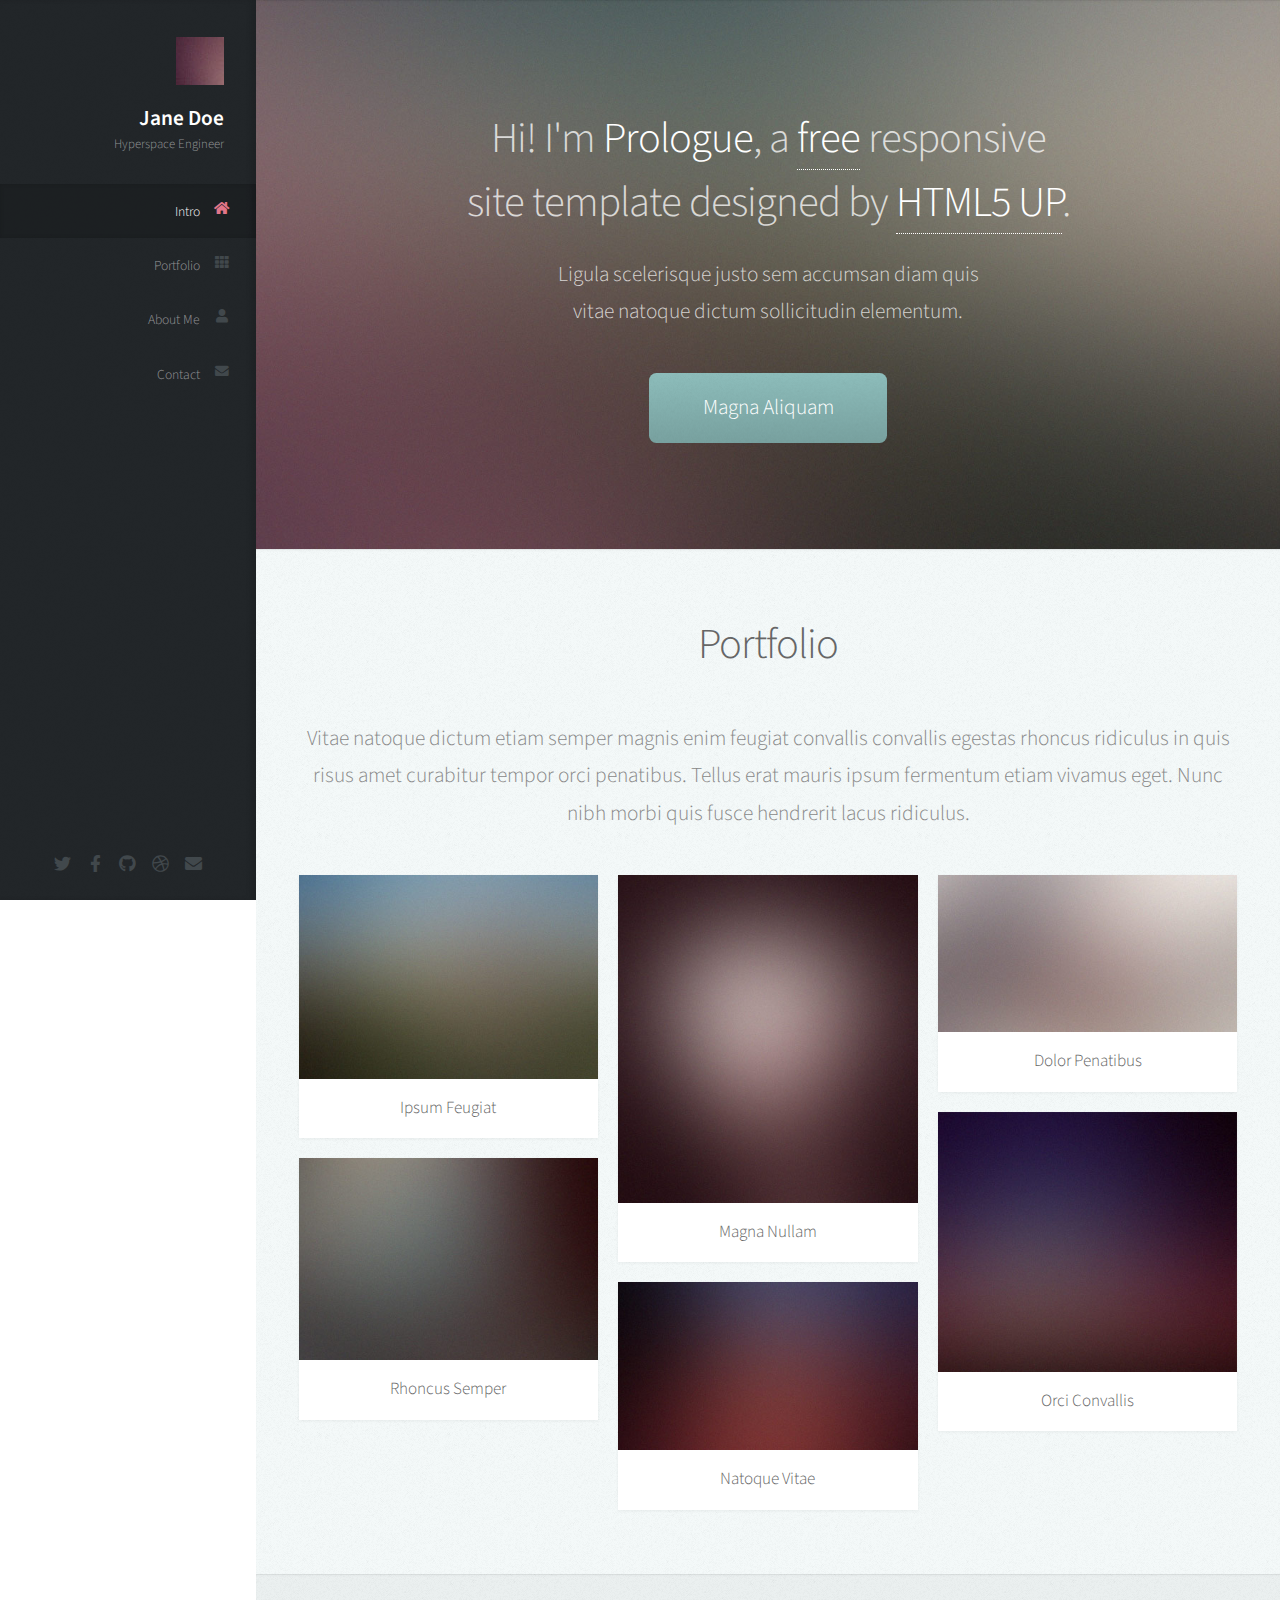
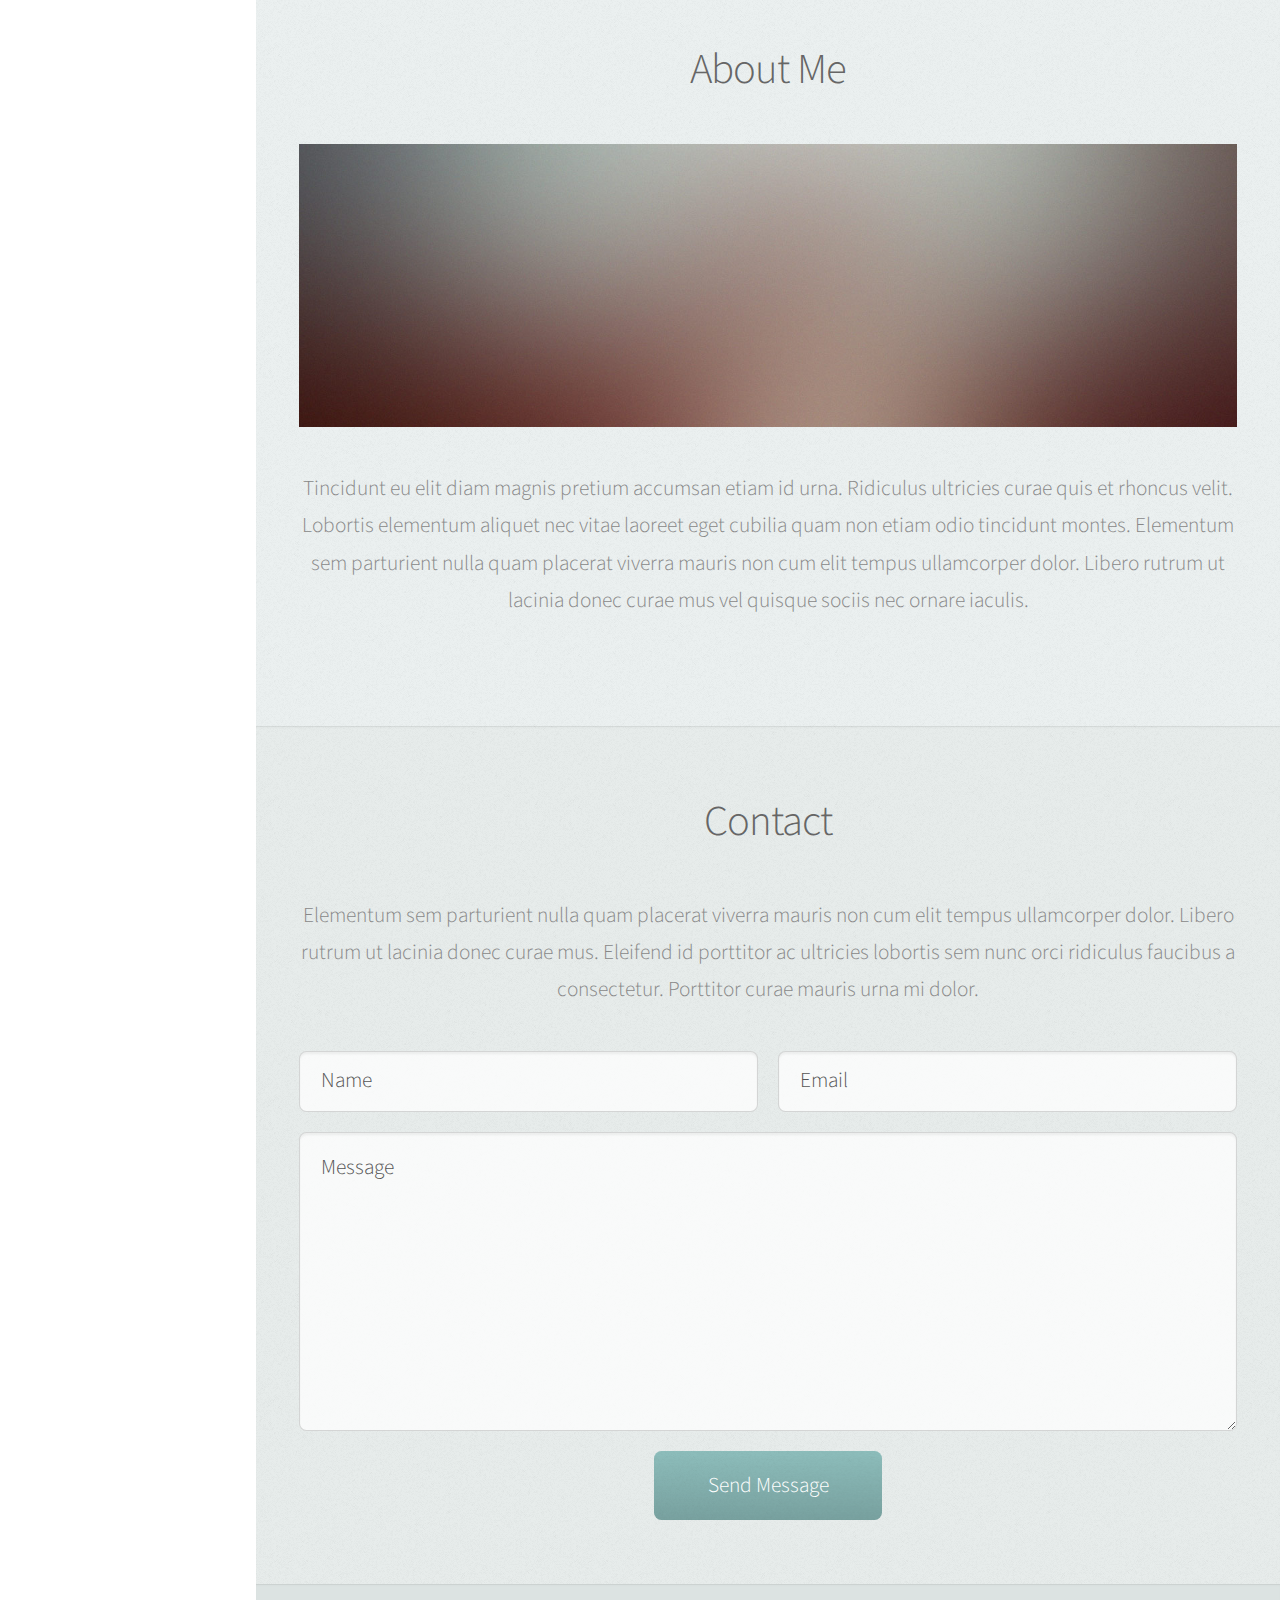
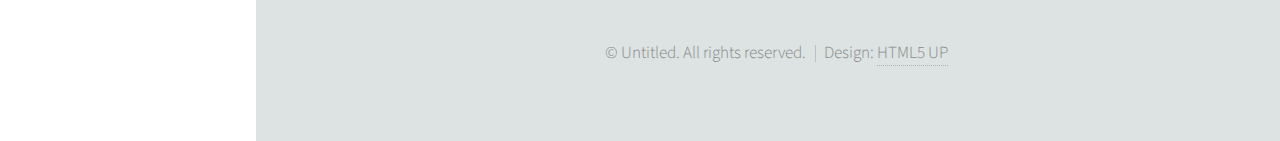
==== WEBSITE/index.html @ a86718bc "Wesbite Creating" ====
<!DOCTYPE HTML>
<!--
	Prologue by HTML5 UP
	html5up.net | @ajlkn
	Free for personal and commercial use under the CCA 3.0 license (html5up.net/license)
-->
<html>
	<head>
		<title>Prologue by HTML5 UP</title>
		<meta charset="utf-8" />
		<meta name="viewport" content="width=device-width, initial-scale=1, user-scalable=no" />
		<link rel="stylesheet" href="assets/css/main.css" />
	</head>
	<body class="is-preload">

		<!-- Header -->
			<div id="header">

				<div class="top">

					<!-- Logo -->
						<div id="logo">
							<span class="image avatar48"><img src="images/avatar.jpg" alt="" /></span>
							<h1 id="title">Jane Doe</h1>
							<p>Hyperspace Engineer</p>
						</div>

					<!-- Nav -->
						<nav id="nav">
							<ul>
								<li><a href="#top" id="top-link"><span class="icon solid fa-home">Intro</span></a></li>
								<li><a href="#portfolio" id="portfolio-link"><span class="icon solid fa-th">Portfolio</span></a></li>
								<li><a href="#about" id="about-link"><span class="icon solid fa-user">About Me</span></a></li>
								<li><a href="#contact" id="contact-link"><span class="icon solid fa-envelope">Contact</span></a></li>
							</ul>
						</nav>

				</div>

				<div class="bottom">

					<!-- Social Icons -->
						<ul class="icons">
							<li><a href="#" class="icon brands fa-twitter"><span class="label">Twitter</span></a></li>
							<li><a href="#" class="icon brands fa-facebook-f"><span class="label">Facebook</span></a></li>
							<li><a href="#" class="icon brands fa-github"><span class="label">Github</span></a></li>
							<li><a href="#" class="icon brands fa-dribbble"><span class="label">Dribbble</span></a></li>
							<li><a href="#" class="icon solid fa-envelope"><span class="label">Email</span></a></li>
						</ul>

				</div>

			</div>

		<!-- Main -->
			<div id="main">

				<!-- Intro -->
					<section id="top" class="one dark cover">
						<div class="container">

							<header>
								<h2 class="alt">Hi! I'm <strong>Prologue</strong>, a <a href="http://html5up.net/license">free</a> responsive<br />
								site template designed by <a href="http://html5up.net">HTML5 UP</a>.</h2>
								<p>Ligula scelerisque justo sem accumsan diam quis<br />
								vitae natoque dictum sollicitudin elementum.</p>
							</header>

							<footer>
								<a href="#portfolio" class="button scrolly">Magna Aliquam</a>
							</footer>

						</div>
					</section>

				<!-- Portfolio -->
					<section id="portfolio" class="two">
						<div class="container">

							<header>
								<h2>Portfolio</h2>
							</header>

							<p>Vitae natoque dictum etiam semper magnis enim feugiat convallis convallis
							egestas rhoncus ridiculus in quis risus amet curabitur tempor orci penatibus.
							Tellus erat mauris ipsum fermentum etiam vivamus eget. Nunc nibh morbi quis
							fusce hendrerit lacus ridiculus.</p>

							<div class="row">
								<div class="col-4 col-12-mobile">
									<article class="item">
										<a href="#" class="image fit"><img src="images/pic02.jpg" alt="" /></a>
										<header>
											<h3>Ipsum Feugiat</h3>
										</header>
									</article>
									<article class="item">
										<a href="#" class="image fit"><img src="images/pic03.jpg" alt="" /></a>
										<header>
											<h3>Rhoncus Semper</h3>
										</header>
									</article>
								</div>
								<div class="col-4 col-12-mobile">
									<article class="item">
										<a href="#" class="image fit"><img src="images/pic04.jpg" alt="" /></a>
										<header>
											<h3>Magna Nullam</h3>
										</header>
									</article>
									<article class="item">
										<a href="#" class="image fit"><img src="images/pic05.jpg" alt="" /></a>
										<header>
											<h3>Natoque Vitae</h3>
										</header>
									</article>
								</div>
								<div class="col-4 col-12-mobile">
									<article class="item">
										<a href="#" class="image fit"><img src="images/pic06.jpg" alt="" /></a>
										<header>
											<h3>Dolor Penatibus</h3>
										</header>
									</article>
									<article class="item">
										<a href="#" class="image fit"><img src="images/pic07.jpg" alt="" /></a>
										<header>
											<h3>Orci Convallis</h3>
										</header>
									</article>
								</div>
							</div>

						</div>
					</section>

				<!-- About Me -->
					<section id="about" class="three">
						<div class="container">

							<header>
								<h2>About Me</h2>
							</header>

							<a href="#" class="image featured"><img src="images/pic08.jpg" alt="" /></a>

							<p>Tincidunt eu elit diam magnis pretium accumsan etiam id urna. Ridiculus
							ultricies curae quis et rhoncus velit. Lobortis elementum aliquet nec vitae
							laoreet eget cubilia quam non etiam odio tincidunt montes. Elementum sem
							parturient nulla quam placerat viverra mauris non cum elit tempus ullamcorper
							dolor. Libero rutrum ut lacinia donec curae mus vel quisque sociis nec
							ornare iaculis.</p>

						</div>
					</section>

				<!-- Contact -->
					<section id="contact" class="four">
						<div class="container">

							<header>
								<h2>Contact</h2>
							</header>

							<p>Elementum sem parturient nulla quam placerat viverra
							mauris non cum elit tempus ullamcorper dolor. Libero rutrum ut lacinia
							donec curae mus. Eleifend id porttitor ac ultricies lobortis sem nunc
							orci ridiculus faucibus a consectetur. Porttitor curae mauris urna mi dolor.</p>

							<form method="post" action="#">
								<div class="row">
									<div class="col-6 col-12-mobile"><input type="text" name="name" placeholder="Name" /></div>
									<div class="col-6 col-12-mobile"><input type="text" name="email" placeholder="Email" /></div>
									<div class="col-12">
										<textarea name="message" placeholder="Message"></textarea>
									</div>
									<div class="col-12">
										<input type="submit" value="Send Message" />
									</div>
								</div>
							</form>

						</div>
					</section>

			</div>

		<!-- Footer -->
			<div id="footer">

				<!-- Copyright -->
					<ul class="copyright">
						<li>&copy; Untitled. All rights reserved.</li><li>Design: <a href="http://html5up.net">HTML5 UP</a></li>
					</ul>

			</div>

		<!-- Scripts -->
			<script src="assets/js/jquery.min.js"></script>
			<script src="assets/js/jquery.scrolly.min.js"></script>
			<script src="assets/js/jquery.scrollex.min.js"></script>
			<script src="assets/js/browser.min.js"></script>
			<script src="assets/js/breakpoints.min.js"></script>
			<script src="assets/js/util.js"></script>
			<script src="assets/js/main.js"></script>

	</body>
</html>
---- WEBSITE/assets/css/main.css ----
@import url("fontawesome-all.min.css");
@import url("https://fonts.googleapis.com/css?family=Source+Sans+Pro:300,300italic,400,600");

/*
	Prologue by HTML5 UP
	html5up.net | @ajlkn
	Free for personal and commercial use under the CCA 3.0 license (html5up.net/license)
*/

html, body, div, span, applet, object,
iframe, h1, h2, h3, h4, h5, h6, p, blockquote,
pre, a, abbr, acronym, address, big, cite,
code, del, dfn, em, img, ins, kbd, q, s, samp,
small, strike, strong, sub, sup, tt, var, b,
u, i, center, dl, dt, dd, ol, ul, li, fieldset,
form, label, legend, table, caption, tbody,
tfoot, thead, tr, th, td, article, aside,
canvas, details, embed, figure, figcaption,
footer, header, hgroup, menu, nav, output, ruby,
section, summary, time, mark, audio, video {
	margin: 0;
	padding: 0;
	border: 0;
	font-size: 100%;
	font: inherit;
	vertical-align: baseline;}

article, aside, details, figcaption, figure,
footer, header, hgroup, menu, nav, section {
	display: block;}

body {
	line-height: 1;
}

ol, ul {
	list-style: none;
}

blockquote, q {
	quotes: none;
}

	blockquote:before, blockquote:after, q:before, q:after {
		content: '';
		content: none;
	}

table {
	border-collapse: collapse;
	border-spacing: 0;
}

body {
	-webkit-text-size-adjust: none;
}

mark {
	background-color: transparent;
	color: inherit;
}

input::-moz-focus-inner {
	border: 0;
	padding: 0;
}

input, select, textarea {
	-moz-appearance: none;
	-webkit-appearance: none;
	-ms-appearance: none;
	appearance: none;
}

/* Basic */

	html {
		box-sizing: border-box;
	}

	*, *:before, *:after {
		box-sizing: inherit;
	}

	body {
		background: #fff;
		font-family: 'Source Sans Pro', sans-serif;
		font-size: 19pt;
		font-weight: 300;
		line-height: 1.75em;
		color: #888;
	}

		body.is-preload *, body.is-preload *:before, body.is-preload *:after {
			-moz-animation: none !important;
			-webkit-animation: none !important;
			-ms-animation: none !important;
			animation: none !important;
			-moz-transition: none !important;
			-webkit-transition: none !important;
			-ms-transition: none !important;
			transition: none !important;
		}

	input, textarea, select {
		font-family: 'Source Sans Pro', sans-serif;
		font-size: 19pt;
		font-weight: 300;
		line-height: 1.75em;
		color: #888;
	}

	h1, h2, h3, h4, h5, h6 {
		font-weight: 300;
		color: #666;
		line-height: 1.5em;
	}

	h1 a, h2 a, h3 a, h4 a, h5 a, h6 a {
		color: inherit;
		text-decoration: none;
	}

		h1 a strong, h2 a strong, h3 a strong, h4 a strong, h5 a strong, h6 a strong {
			color: #333;
		}

	h2 {
		font-size: 2em;
		letter-spacing: -1px;
	}

		h2.alt {
			color: #888;
		}

			h2.alt strong {
				color: #666;
			}

	h3 {
		font-size: 1.5em;
	}

	header {
		margin: 0 0 2em 0;
	}

		header > p {
			margin: 1em 0 0 0;
		}

	footer {
		margin: 2em 0 0 0;
	}

	strong, b {
		font-weight: 300;
		color: #666;
	}

	em, i {
		font-style: italic;
	}

	a {
		text-decoration: none;
		color: inherit;
		border-bottom: dotted 1px rgba(128, 128, 128, 0.5);
		-moz-transition: color 0.35s ease-in-out, border-bottom-color 0.35s ease-in-out;
		-webkit-transition: color 0.35s ease-in-out, border-bottom-color 0.35s ease-in-out;
		-ms-transition: color 0.35s ease-in-out, border-bottom-color 0.35s ease-in-out;
		transition: color 0.35s ease-in-out, border-bottom-color 0.35s ease-in-out;
		outline: 0;
	}

		a:hover {
			color: #E27689;
			border-bottom-color: rgba(255, 255, 255, 0);
		}

	sub {
		position: relative;
		top: 0.5em;
		font-size: 0.8em;
	}

	sup {
		position: relative;
		top: -0.5em;
		font-size: 0.8em;
	}

	hr {
		border: 0;
		border-top: solid 1px #ddd;
	}

	blockquote {
		border-left: solid 0.5em #ddd;
		padding: 1em 0 1em 2em;
		font-style: italic;
	}

	p, ul, ol, dl, table {
		margin-bottom: 2em;
	}

	br.clear {
		clear: both;
	}

/* Container */

	.container {
		margin: 0 auto;
		max-width: 100%;
		width: 1400px;
	}

		@media screen and (min-width: 961px) and (max-width: 1880px) {

			.container {
				width: 1200px;
			}

		}

		@media screen and (min-width: 961px) and (max-width: 1620px) {

			.container {
				width: 960px;
			}

		}

		@media screen and (min-width: 961px) and (max-width: 1320px) {

			.container {
				width: 100%;
			}

		}

		@media screen and (max-width: 960px) {

			.container {
				width: 100%;
			}

		}

		@media screen and (max-width: 736px) {

			.container {
				width: 100%;
			}

		}

/* Row */

	.row {
		display: flex;
		flex-wrap: wrap;
		box-sizing: border-box;
		align-items: stretch;
	}

		.row > * {
			box-sizing: border-box;
		}

		.row.gtr-uniform > * > :last-child {
			margin-bottom: 0;
		}

		.row.aln-left {
			justify-content: flex-start;
		}

		.row.aln-center {
			justify-content: center;
		}

		.row.aln-right {
			justify-content: flex-end;
		}

		.row.aln-top {
			align-items: flex-start;
		}

		.row.aln-middle {
			align-items: center;
		}

		.row.aln-bottom {
			align-items: flex-end;
		}

		.row > .imp {
			order: -1;
		}

		.row > .col-1 {
			width: 8.33333%;
		}

		.row > .off-1 {
			margin-left: 8.33333%;
		}

		.row > .col-2 {
			width: 16.66667%;
		}

		.row > .off-2 {
			margin-left: 16.66667%;
		}

		.row > .col-3 {
			width: 25%;
		}

		.row > .off-3 {
			margin-left: 25%;
		}

		.row > .col-4 {
			width: 33.33333%;
		}

		.row > .off-4 {
			margin-left: 33.33333%;
		}

		.row > .col-5 {
			width: 41.66667%;
		}

		.row > .off-5 {
			margin-left: 41.66667%;
		}

		.row > .col-6 {
			width: 50%;
		}

		.row > .off-6 {
			margin-left: 50%;
		}

		.row > .col-7 {
			width: 58.33333%;
		}

		.row > .off-7 {
			margin-left: 58.33333%;
		}

		.row > .col-8 {
			width: 66.66667%;
		}

		.row > .off-8 {
			margin-left: 66.66667%;
		}

		.row > .col-9 {
			width: 75%;
		}

		.row > .off-9 {
			margin-left: 75%;
		}

		.row > .col-10 {
			width: 83.33333%;
		}

		.row > .off-10 {
			margin-left: 83.33333%;
		}

		.row > .col-11 {
			width: 91.66667%;
		}

		.row > .off-11 {
			margin-left: 91.66667%;
		}

		.row > .col-12 {
			width: 100%;
		}

		.row > .off-12 {
			margin-left: 100%;
		}

		.row.gtr-0 {
			margin-top: 0px;
			margin-left: 0px;
		}

			.row.gtr-0 > * {
				padding: 0px 0 0 0px;
			}

			.row.gtr-0.gtr-uniform {
				margin-top: 0px;
			}

				.row.gtr-0.gtr-uniform > * {
					padding-top: 0px;
				}

		.row.gtr-25 {
			margin-top: -10px;
			margin-left: -10px;
		}

			.row.gtr-25 > * {
				padding: 10px 0 0 10px;
			}

			.row.gtr-25.gtr-uniform {
				margin-top: -10px;
			}

				.row.gtr-25.gtr-uniform > * {
					padding-top: 10px;
				}

		.row.gtr-50 {
			margin-top: -20px;
			margin-left: -20px;
		}

			.row.gtr-50 > * {
				padding: 20px 0 0 20px;
			}

			.row.gtr-50.gtr-uniform {
				margin-top: -20px;
			}

				.row.gtr-50.gtr-uniform > * {
					padding-top: 20px;
				}

		.row {
			margin-top: -40px;
			margin-left: -40px;
		}

			.row > * {
				padding: 40px 0 0 40px;
			}

			.row.gtr-uniform {
				margin-top: -40px;
			}

				.row.gtr-uniform > * {
					padding-top: 40px;
				}

		.row.gtr-150 {
			margin-top: -60px;
			margin-left: -60px;
		}

			.row.gtr-150 > * {
				padding: 60px 0 0 60px;
			}

			.row.gtr-150.gtr-uniform {
				margin-top: -60px;
			}

				.row.gtr-150.gtr-uniform > * {
					padding-top: 60px;
				}

		.row.gtr-200 {
			margin-top: -80px;
			margin-left: -80px;
		}

			.row.gtr-200 > * {
				padding: 80px 0 0 80px;
			}

			.row.gtr-200.gtr-uniform {
				margin-top: -80px;
			}

				.row.gtr-200.gtr-uniform > * {
					padding-top: 80px;
				}

		@media screen and (min-width: 961px) and (max-width: 1880px) {

			.row {
				display: flex;
				flex-wrap: wrap;
				box-sizing: border-box;
				align-items: stretch;
			}

				.row > * {
					box-sizing: border-box;
				}

				.row.gtr-uniform > * > :last-child {
					margin-bottom: 0;
				}

				.row.aln-left {
					justify-content: flex-start;
				}

				.row.aln-center {
					justify-content: center;
				}

				.row.aln-right {
					justify-content: flex-end;
				}

				.row.aln-top {
					align-items: flex-start;
				}

				.row.aln-middle {
					align-items: center;
				}

				.row.aln-bottom {
					align-items: flex-end;
				}

				.row > .imp-wide {
					order: -1;
				}

				.row > .col-1-wide {
					width: 8.33333%;
				}

				.row > .off-1-wide {
					margin-left: 8.33333%;
				}

				.row > .col-2-wide {
					width: 16.66667%;
				}

				.row > .off-2-wide {
					margin-left: 16.66667%;
				}

				.row > .col-3-wide {
					width: 25%;
				}

				.row > .off-3-wide {
					margin-left: 25%;
				}

				.row > .col-4-wide {
					width: 33.33333%;
				}

				.row > .off-4-wide {
					margin-left: 33.33333%;
				}

				.row > .col-5-wide {
					width: 41.66667%;
				}

				.row > .off-5-wide {
					margin-left: 41.66667%;
				}

				.row > .col-6-wide {
					width: 50%;
				}

				.row > .off-6-wide {
					margin-left: 50%;
				}

				.row > .col-7-wide {
					width: 58.33333%;
				}

				.row > .off-7-wide {
					margin-left: 58.33333%;
				}

				.row > .col-8-wide {
					width: 66.66667%;
				}

				.row > .off-8-wide {
					margin-left: 66.66667%;
				}

				.row > .col-9-wide {
					width: 75%;
				}

				.row > .off-9-wide {
					margin-left: 75%;
				}

				.row > .col-10-wide {
					width: 83.33333%;
				}

				.row > .off-10-wide {
					margin-left: 83.33333%;
				}

				.row > .col-11-wide {
					width: 91.66667%;
				}

				.row > .off-11-wide {
					margin-left: 91.66667%;
				}

				.row > .col-12-wide {
					width: 100%;
				}

				.row > .off-12-wide {
					margin-left: 100%;
				}

				.row.gtr-0 {
					margin-top: 0px;
					margin-left: 0px;
				}

					.row.gtr-0 > * {
						padding: 0px 0 0 0px;
					}

					.row.gtr-0.gtr-uniform {
						margin-top: 0px;
					}

						.row.gtr-0.gtr-uniform > * {
							padding-top: 0px;
						}

				.row.gtr-25 {
					margin-top: -10px;
					margin-left: -10px;
				}

					.row.gtr-25 > * {
						padding: 10px 0 0 10px;
					}

					.row.gtr-25.gtr-uniform {
						margin-top: -10px;
					}

						.row.gtr-25.gtr-uniform > * {
							padding-top: 10px;
						}

				.row.gtr-50 {
					margin-top: -20px;
					margin-left: -20px;
				}

					.row.gtr-50 > * {
						padding: 20px 0 0 20px;
					}

					.row.gtr-50.gtr-uniform {
						margin-top: -20px;
					}

						.row.gtr-50.gtr-uniform > * {
							padding-top: 20px;
						}

				.row {
					margin-top: -40px;
					margin-left: -40px;
				}

					.row > * {
						padding: 40px 0 0 40px;
					}

					.row.gtr-uniform {
						margin-top: -40px;
					}

						.row.gtr-uniform > * {
							padding-top: 40px;
						}

				.row.gtr-150 {
					margin-top: -60px;
					margin-left: -60px;
				}

					.row.gtr-150 > * {
						padding: 60px 0 0 60px;
					}

					.row.gtr-150.gtr-uniform {
						margin-top: -60px;
					}

						.row.gtr-150.gtr-uniform > * {
							padding-top: 60px;
						}

				.row.gtr-200 {
					margin-top: -80px;
					margin-left: -80px;
				}

					.row.gtr-200 > * {
						padding: 80px 0 0 80px;
					}

					.row.gtr-200.gtr-uniform {
						margin-top: -80px;
					}

						.row.gtr-200.gtr-uniform > * {
							padding-top: 80px;
						}

		}

		@media screen and (min-width: 961px) and (max-width: 1620px) {

			.row {
				display: flex;
				flex-wrap: wrap;
				box-sizing: border-box;
				align-items: stretch;
			}

				.row > * {
					box-sizing: border-box;
				}

				.row.gtr-uniform > * > :last-child {
					margin-bottom: 0;
				}

				.row.aln-left {
					justify-content: flex-start;
				}

				.row.aln-center {
					justify-content: center;
				}

				.row.aln-right {
					justify-content: flex-end;
				}

				.row.aln-top {
					align-items: flex-start;
				}

				.row.aln-middle {
					align-items: center;
				}

				.row.aln-bottom {
					align-items: flex-end;
				}

				.row > .imp-normal {
					order: -1;
				}

				.row > .col-1-normal {
					width: 8.33333%;
				}

				.row > .off-1-normal {
					margin-left: 8.33333%;
				}

				.row > .col-2-normal {
					width: 16.66667%;
				}

				.row > .off-2-normal {
					margin-left: 16.66667%;
				}

				.row > .col-3-normal {
					width: 25%;
				}

				.row > .off-3-normal {
					margin-left: 25%;
				}

				.row > .col-4-normal {
					width: 33.33333%;
				}

				.row > .off-4-normal {
					margin-left: 33.33333%;
				}

				.row > .col-5-normal {
					width: 41.66667%;
				}

				.row > .off-5-normal {
					margin-left: 41.66667%;
				}

				.row > .col-6-normal {
					width: 50%;
				}

				.row > .off-6-normal {
					margin-left: 50%;
				}

				.row > .col-7-normal {
					width: 58.33333%;
				}

				.row > .off-7-normal {
					margin-left: 58.33333%;
				}

				.row > .col-8-normal {
					width: 66.66667%;
				}

				.row > .off-8-normal {
					margin-left: 66.66667%;
				}

				.row > .col-9-normal {
					width: 75%;
				}

				.row > .off-9-normal {
					margin-left: 75%;
				}

				.row > .col-10-normal {
					width: 83.33333%;
				}

				.row > .off-10-normal {
					margin-left: 83.33333%;
				}

				.row > .col-11-normal {
					width: 91.66667%;
				}

				.row > .off-11-normal {
					margin-left: 91.66667%;
				}

				.row > .col-12-normal {
					width: 100%;
				}

				.row > .off-12-normal {
					margin-left: 100%;
				}

				.row.gtr-0 {
					margin-top: 0px;
					margin-left: 0px;
				}

					.row.gtr-0 > * {
						padding: 0px 0 0 0px;
					}

					.row.gtr-0.gtr-uniform {
						margin-top: 0px;
					}

						.row.gtr-0.gtr-uniform > * {
							padding-top: 0px;
						}

				.row.gtr-25 {
					margin-top: -10px;
					margin-left: -10px;
				}

					.row.gtr-25 > * {
						padding: 10px 0 0 10px;
					}

					.row.gtr-25.gtr-uniform {
						margin-top: -10px;
					}

						.row.gtr-25.gtr-uniform > * {
							padding-top: 10px;
						}

				.row.gtr-50 {
					margin-top: -20px;
					margin-left: -20px;
				}

					.row.gtr-50 > * {
						padding: 20px 0 0 20px;
					}

					.row.gtr-50.gtr-uniform {
						margin-top: -20px;
					}

						.row.gtr-50.gtr-uniform > * {
							padding-top: 20px;
						}

				.row {
					margin-top: -40px;
					margin-left: -40px;
				}

					.row > * {
						padding: 40px 0 0 40px;
					}

					.row.gtr-uniform {
						margin-top: -40px;
					}

						.row.gtr-uniform > * {
							padding-top: 40px;
						}

				.row.gtr-150 {
					margin-top: -60px;
					margin-left: -60px;
				}

					.row.gtr-150 > * {
						padding: 60px 0 0 60px;
					}

					.row.gtr-150.gtr-uniform {
						margin-top: -60px;
					}

						.row.gtr-150.gtr-uniform > * {
							padding-top: 60px;
						}

				.row.gtr-200 {
					margin-top: -80px;
					margin-left: -80px;
				}

					.row.gtr-200 > * {
						padding: 80px 0 0 80px;
					}

					.row.gtr-200.gtr-uniform {
						margin-top: -80px;
					}

						.row.gtr-200.gtr-uniform > * {
							padding-top: 80px;
						}

		}

		@media screen and (min-width: 961px) and (max-width: 1320px) {

			.row {
				display: flex;
				flex-wrap: wrap;
				box-sizing: border-box;
				align-items: stretch;
			}

				.row > * {
					box-sizing: border-box;
				}

				.row.gtr-uniform > * > :last-child {
					margin-bottom: 0;
				}

				.row.aln-left {
					justify-content: flex-start;
				}

				.row.aln-center {
					justify-content: center;
				}

				.row.aln-right {
					justify-content: flex-end;
				}

				.row.aln-top {
					align-items: flex-start;
				}

				.row.aln-middle {
					align-items: center;
				}

				.row.aln-bottom {
					align-items: flex-end;
				}

				.row > .imp-narrow {
					order: -1;
				}

				.row > .col-1-narrow {
					width: 8.33333%;
				}

				.row > .off-1-narrow {
					margin-left: 8.33333%;
				}

				.row > .col-2-narrow {
					width: 16.66667%;
				}

				.row > .off-2-narrow {
					margin-left: 16.66667%;
				}

				.row > .col-3-narrow {
					width: 25%;
				}

				.row > .off-3-narrow {
					margin-left: 25%;
				}

				.row > .col-4-narrow {
					width: 33.33333%;
				}

				.row > .off-4-narrow {
					margin-left: 33.33333%;
				}

				.row > .col-5-narrow {
					width: 41.66667%;
				}

				.row > .off-5-narrow {
					margin-left: 41.66667%;
				}

				.row > .col-6-narrow {
					width: 50%;
				}

				.row > .off-6-narrow {
					margin-left: 50%;
				}

				.row > .col-7-narrow {
					width: 58.33333%;
				}

				.row > .off-7-narrow {
					margin-left: 58.33333%;
				}

				.row > .col-8-narrow {
					width: 66.66667%;
				}

				.row > .off-8-narrow {
					margin-left: 66.66667%;
				}

				.row > .col-9-narrow {
					width: 75%;
				}

				.row > .off-9-narrow {
					margin-left: 75%;
				}

				.row > .col-10-narrow {
					width: 83.33333%;
				}

				.row > .off-10-narrow {
					margin-left: 83.33333%;
				}

				.row > .col-11-narrow {
					width: 91.66667%;
				}

				.row > .off-11-narrow {
					margin-left: 91.66667%;
				}

				.row > .col-12-narrow {
					width: 100%;
				}

				.row > .off-12-narrow {
					margin-left: 100%;
				}

				.row.gtr-0 {
					margin-top: 0px;
					margin-left: 0px;
				}

					.row.gtr-0 > * {
						padding: 0px 0 0 0px;
					}

					.row.gtr-0.gtr-uniform {
						margin-top: 0px;
					}

						.row.gtr-0.gtr-uniform > * {
							padding-top: 0px;
						}

				.row.gtr-25 {
					margin-top: -5px;
					margin-left: -5px;
				}

					.row.gtr-25 > * {
						padding: 5px 0 0 5px;
					}

					.row.gtr-25.gtr-uniform {
						margin-top: -5px;
					}

						.row.gtr-25.gtr-uniform > * {
							padding-top: 5px;
						}

				.row.gtr-50 {
					margin-top: -10px;
					margin-left: -10px;
				}

					.row.gtr-50 > * {
						padding: 10px 0 0 10px;
					}

					.row.gtr-50.gtr-uniform {
						margin-top: -10px;
					}

						.row.gtr-50.gtr-uniform > * {
							padding-top: 10px;
						}

				.row {
					margin-top: -20px;
					margin-left: -20px;
				}

					.row > * {
						padding: 20px 0 0 20px;
					}

					.row.gtr-uniform {
						margin-top: -20px;
					}

						.row.gtr-uniform > * {
							padding-top: 20px;
						}

				.row.gtr-150 {
					margin-top: -30px;
					margin-left: -30px;
				}

					.row.gtr-150 > * {
						padding: 30px 0 0 30px;
					}

					.row.gtr-150.gtr-uniform {
						margin-top: -30px;
					}

						.row.gtr-150.gtr-uniform > * {
							padding-top: 30px;
						}

				.row.gtr-200 {
					margin-top: -40px;
					margin-left: -40px;
				}

					.row.gtr-200 > * {
						padding: 40px 0 0 40px;
					}

					.row.gtr-200.gtr-uniform {
						margin-top: -40px;
					}

						.row.gtr-200.gtr-uniform > * {
							padding-top: 40px;
						}

		}

		@media screen and (max-width: 960px) {

			.row {
				display: flex;
				flex-wrap: wrap;
				box-sizing: border-box;
				align-items: stretch;
			}

				.row > * {
					box-sizing: border-box;
				}

				.row.gtr-uniform > * > :last-child {
					margin-bottom: 0;
				}

				.row.aln-left {
					justify-content: flex-start;
				}

				.row.aln-center {
					justify-content: center;
				}

				.row.aln-right {
					justify-content: flex-end;
				}

				.row.aln-top {
					align-items: flex-start;
				}

				.row.aln-middle {
					align-items: center;
				}

				.row.aln-bottom {
					align-items: flex-end;
				}

				.row > .imp-narrower {
					order: -1;
				}

				.row > .col-1-narrower {
					width: 8.33333%;
				}

				.row > .off-1-narrower {
					margin-left: 8.33333%;
				}

				.row > .col-2-narrower {
					width: 16.66667%;
				}

				.row > .off-2-narrower {
					margin-left: 16.66667%;
				}

				.row > .col-3-narrower {
					width: 25%;
				}

				.row > .off-3-narrower {
					margin-left: 25%;
				}

				.row > .col-4-narrower {
					width: 33.33333%;
				}

				.row > .off-4-narrower {
					margin-left: 33.33333%;
				}

				.row > .col-5-narrower {
					width: 41.66667%;
				}

				.row > .off-5-narrower {
					margin-left: 41.66667%;
				}

				.row > .col-6-narrower {
					width: 50%;
				}

				.row > .off-6-narrower {
					margin-left: 50%;
				}

				.row > .col-7-narrower {
					width: 58.33333%;
				}

				.row > .off-7-narrower {
					margin-left: 58.33333%;
				}

				.row > .col-8-narrower {
					width: 66.66667%;
				}

				.row > .off-8-narrower {
					margin-left: 66.66667%;
				}

				.row > .col-9-narrower {
					width: 75%;
				}

				.row > .off-9-narrower {
					margin-left: 75%;
				}

				.row > .col-10-narrower {
					width: 83.33333%;
				}

				.row > .off-10-narrower {
					margin-left: 83.33333%;
				}

				.row > .col-11-narrower {
					width: 91.66667%;
				}

				.row > .off-11-narrower {
					margin-left: 91.66667%;
				}

				.row > .col-12-narrower {
					width: 100%;
				}

				.row > .off-12-narrower {
					margin-left: 100%;
				}

				.row.gtr-0 {
					margin-top: 0px;
					margin-left: 0px;
				}

					.row.gtr-0 > * {
						padding: 0px 0 0 0px;
					}

					.row.gtr-0.gtr-uniform {
						margin-top: 0px;
					}

						.row.gtr-0.gtr-uniform > * {
							padding-top: 0px;
						}

				.row.gtr-25 {
					margin-top: -5px;
					margin-left: -5px;
				}

					.row.gtr-25 > * {
						padding: 5px 0 0 5px;
					}

					.row.gtr-25.gtr-uniform {
						margin-top: -5px;
					}

						.row.gtr-25.gtr-uniform > * {
							padding-top: 5px;
						}

				.row.gtr-50 {
					margin-top: -10px;
					margin-left: -10px;
				}

					.row.gtr-50 > * {
						padding: 10px 0 0 10px;
					}

					.row.gtr-50.gtr-uniform {
						margin-top: -10px;
					}

						.row.gtr-50.gtr-uniform > * {
							padding-top: 10px;
						}

				.row {
					margin-top: -20px;
					margin-left: -20px;
				}

					.row > * {
						padding: 20px 0 0 20px;
					}

					.row.gtr-uniform {
						margin-top: -20px;
					}

						.row.gtr-uniform > * {
							padding-top: 20px;
						}

				.row.gtr-150 {
					margin-top: -30px;
					margin-left: -30px;
				}

					.row.gtr-150 > * {
						padding: 30px 0 0 30px;
					}

					.row.gtr-150.gtr-uniform {
						margin-top: -30px;
					}

						.row.gtr-150.gtr-uniform > * {
							padding-top: 30px;
						}

				.row.gtr-200 {
					margin-top: -40px;
					margin-left: -40px;
				}

					.row.gtr-200 > * {
						padding: 40px 0 0 40px;
					}

					.row.gtr-200.gtr-uniform {
						margin-top: -40px;
					}

						.row.gtr-200.gtr-uniform > * {
							padding-top: 40px;
						}

		}

		@media screen and (max-width: 736px) {

			.row {
				display: flex;
				flex-wrap: wrap;
				box-sizing: border-box;
				align-items: stretch;
			}

				.row > * {
					box-sizing: border-box;
				}

				.row.gtr-uniform > * > :last-child {
					margin-bottom: 0;
				}

				.row.aln-left {
					justify-content: flex-start;
				}

				.row.aln-center {
					justify-content: center;
				}

				.row.aln-right {
					justify-content: flex-end;
				}

				.row.aln-top {
					align-items: flex-start;
				}

				.row.aln-middle {
					align-items: center;
				}

				.row.aln-bottom {
					align-items: flex-end;
				}

				.row > .imp-mobile {
					order: -1;
				}

				.row > .col-1-mobile {
					width: 8.33333%;
				}

				.row > .off-1-mobile {
					margin-left: 8.33333%;
				}

				.row > .col-2-mobile {
					width: 16.66667%;
				}

				.row > .off-2-mobile {
					margin-left: 16.66667%;
				}

				.row > .col-3-mobile {
					width: 25%;
				}

				.row > .off-3-mobile {
					margin-left: 25%;
				}

				.row > .col-4-mobile {
					width: 33.33333%;
				}

				.row > .off-4-mobile {
					margin-left: 33.33333%;
				}

				.row > .col-5-mobile {
					width: 41.66667%;
				}

				.row > .off-5-mobile {
					margin-left: 41.66667%;
				}

				.row > .col-6-mobile {
					width: 50%;
				}

				.row > .off-6-mobile {
					margin-left: 50%;
				}

				.row > .col-7-mobile {
					width: 58.33333%;
				}

				.row > .off-7-mobile {
					margin-left: 58.33333%;
				}

				.row > .col-8-mobile {
					width: 66.66667%;
				}

				.row > .off-8-mobile {
					margin-left: 66.66667%;
				}

				.row > .col-9-mobile {
					width: 75%;
				}

				.row > .off-9-mobile {
					margin-left: 75%;
				}

				.row > .col-10-mobile {
					width: 83.33333%;
				}

				.row > .off-10-mobile {
					margin-left: 83.33333%;
				}

				.row > .col-11-mobile {
					width: 91.66667%;
				}

				.row > .off-11-mobile {
					margin-left: 91.66667%;
				}

				.row > .col-12-mobile {
					width: 100%;
				}

				.row > .off-12-mobile {
					margin-left: 100%;
				}

				.row.gtr-0 {
					margin-top: 0px;
					margin-left: 0px;
				}

					.row.gtr-0 > * {
						padding: 0px 0 0 0px;
					}

					.row.gtr-0.gtr-uniform {
						margin-top: 0px;
					}

						.row.gtr-0.gtr-uniform > * {
							padding-top: 0px;
						}

				.row.gtr-25 {
					margin-top: -5px;
					margin-left: -5px;
				}

					.row.gtr-25 > * {
						padding: 5px 0 0 5px;
					}

					.row.gtr-25.gtr-uniform {
						margin-top: -5px;
					}

						.row.gtr-25.gtr-uniform > * {
							padding-top: 5px;
						}

				.row.gtr-50 {
					margin-top: -10px;
					margin-left: -10px;
				}

					.row.gtr-50 > * {
						padding: 10px 0 0 10px;
					}

					.row.gtr-50.gtr-uniform {
						margin-top: -10px;
					}

						.row.gtr-50.gtr-uniform > * {
							padding-top: 10px;
						}

				.row {
					margin-top: -20px;
					margin-left: -20px;
				}

					.row > * {
						padding: 20px 0 0 20px;
					}

					.row.gtr-uniform {
						margin-top: -20px;
					}

						.row.gtr-uniform > * {
							padding-top: 20px;
						}

				.row.gtr-150 {
					margin-top: -30px;
					margin-left: -30px;
				}

					.row.gtr-150 > * {
						padding: 30px 0 0 30px;
					}

					.row.gtr-150.gtr-uniform {
						margin-top: -30px;
					}

						.row.gtr-150.gtr-uniform > * {
							padding-top: 30px;
						}

				.row.gtr-200 {
					margin-top: -40px;
					margin-left: -40px;
				}

					.row.gtr-200 > * {
						padding: 40px 0 0 40px;
					}

					.row.gtr-200.gtr-uniform {
						margin-top: -40px;
					}

						.row.gtr-200.gtr-uniform > * {
							padding-top: 40px;
						}

		}

/* Sections/Article */

	section, article {
		margin-bottom: 3em;
	}

		section > :last-child,
		section > .container, section:last-child, article > :last-child,
		article > .container, article:last-child {
			margin-bottom: 0;
		}

		.row > section, .row > article {
			margin-bottom: 0;
		}

/* Image */

	.image {
		display: inline-block;
		border: 0;
	}

		.image img {
			display: block;
			width: 100%;
		}

		.image.avatar48 {
			width: 48px;
			height: 48px;
			background: #f00;
		}

			.image.avatar48 img {
				width: 48px;
				height: 48px;
			}

		.image.fit {
			display: block;
			width: 100%;
		}

		.image.featured {
			display: block;
			width: 100%;
			margin: 0 0 2em 0;
		}

		.image.left {
			float: left;
			margin: 0 2em 2em 0;
		}

		.image.centered {
			display: block;
			margin: 0 0 2em 0;
		}

			.image.centered img {
				margin: 0 auto;
				width: auto;
			}

/* List */

	ul {
		list-style: disc;
		padding-left: 1em;
	}

		ul li {
			padding-left: 0.5em;
		}

	ol {
		list-style: decimal;
		padding-left: 1.25em;
	}

		ol li {
			padding-left: 0.25em;
		}

/* Icons */

	ul.icons {
		cursor: default;
		list-style: none;
		padding-left: 0;
	}

		ul.icons li {
			display: inline-block;
			padding-left: 0;
		}

		ul.icons a {
			display: inline-block;
			width: 2em;
			height: 2em;
			line-height: 2em;
			text-align: center;
			border: 0;
		}

/* Form */

	form label {
		display: block;
		text-align: left;
		margin-bottom: 0.5em;
	}

	form input[type="text"],
	form input[type="email"],
	form input[type="password"],
	form select,
	form textarea {
		position: relative;
		-webkit-appearance: none;
		display: block;
		border: 0;
		outline: 0;
		background: #fff;
		background: rgba(255, 255, 255, 0.75);
		width: 100%;
		border-radius: 0.35em;
		padding: 0.75em 1em 0.75em 1em;
		box-shadow: inset 0 0.1em 0.1em 0 rgba(0, 0, 0, 0.05);
		border: solid 1px rgba(0, 0, 0, 0.15);
		-moz-transition: all 0.35s ease-in-out;
		-webkit-transition: all 0.35s ease-in-out;
		-ms-transition: all 0.35s ease-in-out;
		transition: all 0.35s ease-in-out;
	}

		form input[type="text"]:focus,
		form input[type="email"]:focus,
		form input[type="password"]:focus,
		form select:focus,
		form textarea:focus {
			box-shadow: 0 0 2px 1px #8ebebc;
			background: #fff;
		}

	form input[type="text"],
	form input[type="email"],
	form input[type="password"],
	form select {
		line-height: 1.25em;
	}

	form textarea {
		min-height: 14em;
	}

	form ::-webkit-input-placeholder {
		color: #555 !important;
	}

	form :-moz-placeholder {
		color: #555 !important;
	}

	form ::-moz-placeholder {
		color: #555 !important;
	}

	form :-ms-input-placeholder {
		color: #555 !important;
	}

	form ::-moz-focus-inner {
		border: 0;
	}

/* Table */

	table {
		width: 100%;
		text-align: left;
	}

		table tbody tr:nth-child(2n+2) {
			background: #f4f4f4;
		}

		table td {
			padding: 0.5em 1em 0.5em 1em;
		}

		table th {
			text-align: left;
			padding: 0.5em 1em 0.5em 1em;
			color: #fff;
			background: #222729 url("images/overlay.png");
		}

		table thead {
			background: #444;
			color: #fff;
		}

		table tfoot {
			background: #eee;
		}

/* Button */

	input[type="button"],
	input[type="submit"],
	input[type="reset"],
	button,
	.button {
		position: relative;
		display: inline-block;
		border-radius: 0.35em;
		color: #fff !important;
		text-decoration: none;
		padding: 0.75em 2.5em 0.75em 2.5em;
		background-color: #8ebebc;
		border: 0;
		cursor: pointer;
		background-image: -moz-linear-gradient(top, rgba(0, 0, 0, 0), rgba(0, 0, 0, 0.15)), url("images/overlay.png");
		background-image: -webkit-linear-gradient(top, rgba(0, 0, 0, 0), rgba(0, 0, 0, 0.15)), url("images/overlay.png");
		background-image: -ms-linear-gradient(top, rgba(0, 0, 0, 0), rgba(0, 0, 0, 0.15)), url("images/overlay.png");
		background-image: linear-gradient(top, rgba(0, 0, 0, 0), rgba(0, 0, 0, 0.15)), url("images/overlay.png");
		-moz-transition: background-color 0.35s ease-in-out;
		-webkit-transition: background-color 0.35s ease-in-out;
		-ms-transition: background-color 0.35s ease-in-out;
		transition: background-color 0.35s ease-in-out;
	}

		input[type="button"]:hover,
		input[type="submit"]:hover,
		input[type="reset"]:hover,
		button:hover,
		.button:hover {
			background-color: #9ececc;
		}

		input[type="button"]:active,
		input[type="submit"]:active,
		input[type="reset"]:active,
		button:active,
		.button:active {
			background-color: #7eaeac;
		}

/* Item */

	.item {
		box-shadow: 0 0.05em 0.15em 0 rgba(0, 0, 0, 0.05);
		margin-bottom: 40px;
	}

		.item header {
			background: #fff;
			margin: 0;
			padding: 1em 0 1em 0;
			font-size: 0.8em;
		}

			.item header h3 {
				font-size: 1em;
			}

/* Icons */

	.icon {
		text-decoration: none;
		text-decoration: none;
	}

		.icon:before {
			-moz-osx-font-smoothing: grayscale;
			-webkit-font-smoothing: antialiased;
			display: inline-block;
			font-style: normal;
			font-variant: normal;
			text-rendering: auto;
			line-height: 1;
			text-transform: none !important;
			font-family: 'Font Awesome 5 Free';
			font-weight: 400;
		}

		.icon:before {
			line-height: inherit;
		}

		.icon > .label {
			display: none;
		}

		.icon.solid:before {
			font-weight: 900;
		}

		.icon.brands:before {
			font-family: 'Font Awesome 5 Brands';
		}

/* Header */

	#header {
		display: -moz-flex;
		display: -webkit-flex;
		display: -ms-flex;
		display: flex;
		-moz-flex-direction: column;
		-webkit-flex-direction: column;
		-ms-flex-direction: column;
		flex-direction: column;
		-moz-justify-content: space-between;
		-webkit-justify-content: space-between;
		-ms-justify-content: space-between;
		justify-content: space-between;
		background: #222629 url("images/overlay.png");
		box-shadow: inset -0.25em 0 0.25em 0 rgba(0, 0, 0, 0.1);
		color: #fff;
		height: 100%;
		left: 0;
		overflow-y: auto;
		position: fixed;
		text-align: right;
		top: 0;
		width: 375px;
	}

		#header .top {
			-moz-flex-grow: 1;
			-webkit-flex-grow: 1;
			-ms-flex-grow: 1;
			flex-grow: 1;
		}

		#header .bottom {
			-moz-flex-shrink: 0;
			-webkit-flex-shrink: 0;
			-ms-flex-shrink: 0;
			flex-shrink: 0;
			padding: 1.5em 0 0.75em 0;
		}

			#header .bottom > :last-child {
				margin-bottom: 0;
			}

		#header .icons {
			font-size: 0.8em;
			text-align: center;
		}

			#header .icons a {
				color: #41484c;
				-moz-transition: color 0.35s ease-in-out;
				-webkit-transition: color 0.35s ease-in-out;
				-ms-transition: color 0.35s ease-in-out;
				transition: color 0.35s ease-in-out;
			}

				#header .icons a:hover {
					color: #fff;
				}

	#logo {
		position: relative;
		margin: 1.75em 1.5em 1.5em 1.5em;
		min-height: 48px;
		cursor: default;
	}

		#logo h1 {
			position: relative;
			color: #fff;
			font-weight: 600;
			font-size: 1em;
			line-height: 1em;
		}

		#logo p {
			position: relative;
			display: block;
			font-size: 0.6em;
			color: rgba(255, 255, 255, 0.5);
			line-height: 1.25em;
			margin: 0.5em 0 0 0;
		}

		#logo .image {
			position: absolute;
			left: 0;
			top: 0;
		}

	#nav ul {
		list-style: none;
		padding-left: 0;
		margin-bottom: 0;
	}

		#nav ul li {
			padding-left: 0;
		}

			#nav ul li a {
				display: block;
				padding: 0.5em 1.5em 0.5em 1.5em;
				color: rgba(255, 255, 255, 0.5);
				text-decoration: none;
				outline: 0;
				border: 0;
				-moz-transition: none;
				-webkit-transition: none;
				-ms-transition: none;
				transition: none;
			}

				#nav ul li a span {
					position: relative;
					display: block;
					font-size: 0.8em;
				}

					#nav ul li a span:before {
						position: absolute;
						left: 0;
						color: #41484c;
						text-align: center;
						width: 1.25em;
						line-height: 1.75em;
					}

				#nav ul li a.active {
					background: rgba(0, 0, 0, 0.15);
					box-shadow: inset 0 0 0.25em 0 rgba(0, 0, 0, 0.125);
					color: #fff;
				}

					#nav ul li a.active span:before {
						color: #e27689;
					}

/* Footer */

	#footer {
		margin-left: 375px;
		text-align: center;
		background-color: #dce3e2;
		padding: 3em 0 4em 0;
		box-shadow: inset 0 1px 0 0 rgba(0, 0, 0, 0.05), inset 0 0.1em 0.1em 0 rgba(0, 0, 0, 0.025);
		font-size: 0.8em;
	}

		#footer .copyright {
			cursor: default;
			margin: 0;
		}

			#footer .copyright li {
				display: inline-block;
				line-height: 1em;
				border-left: solid 1px rgba(128, 128, 128, 0.35);
				padding: 0 0 0 0.5em;
				margin: 0 0 0 0.5em;
			}

				#footer .copyright li:first-child {
					border-left: 0;
					padding-left: 0;
					margin-left: 0;
				}

/* Main */

	#main {
		margin-left: 375px;
	}

		#main > section {
			margin: 0;
			overflow: hidden;
			padding: 4em 0;
			box-shadow: inset 0 1px 0 0 rgba(0, 0, 0, 0.05), inset 0 0.1em 0.1em 0 rgba(0, 0, 0, 0.025);
			text-align: center;
			background-image: url("images/overlay.png");
		}

			#main > section.dark {
				color: #ddd;
				color: rgba(255, 255, 255, 0.75);
			}

				#main > section.dark h2, #main > section.dark h3, #main > section.dark h4, #main > section.dark h5, #main > section.dark h6 {
					color: inherit;
				}

				#main > section.dark strong {
					color: #fff;
					border-color: inherit;
				}

				#main > section.dark a {
					color: #fff;
					border-color: inherit;
				}

					#main > section.dark a:hover {
						border-bottom-color: rgba(255, 255, 255, 0);
					}

			#main > section.cover {
				padding: 10em 0;
				background-size: cover;
				background-position: center center;
			}

			#main > section.one {
				background-color: #81918E;
				background-image: url("../../images/banner.jpg");
			}

			#main > section.two {
				background-color: #f5fafa;
			}

			#main > section.three {
				background-color: #ecf1f1;
			}

			#main > section.four {
				background-color: #e8edec;
			}

/* Wide */

	@media screen and (min-width: 961px) and (max-width: 1880px) {

		/* Basic */

			body, input, textarea, select {
				font-size: 17pt;
			}

		/* Header */

			#header {
				width: 300px;
			}

		/* Footer */

			#footer {
				margin-left: 300px;
			}

		/* Main */

			#main {
				margin-left: 300px;
			}

	}

/* Normal */

	@media screen and (min-width: 961px) and (max-width: 1620px) {

		/* Main */

			#main > section {
				padding: 3em 0;
			}

			#main section.cover {
				padding: 5em 0;
			}

	}

/* Narrow */

	@media screen and (min-width: 961px) and (max-width: 1320px) {

		/* Basic */

			body, input, textarea, select {
				font-size: 16pt;
			}

			.container {
				padding: 0 2em 0 2em;
			}

		/* Icons */

			ul.icons li a {
				width: 1.75em;
			}

		/* Item */

			.item {
				margin-bottom: 20px;
			}

		/* Header */

			#header {
				width: 20%;
			}

			#logo .image {
				position: relative;
				margin: 0 0 0.5em 0;
			}

			#nav ul li a {
				font-size: 0.8em;
				padding-top: 0.5em;
				padding-bottom: 0.5em;
			}

				#nav ul li a span {
					padding-right: 2.25em;
				}

					#nav ul li a span:before {
						left: 100%;
						margin-left: -1.25em;
						line-height: 2.25em;
					}

		/* Footer */

			#footer {
				margin-left: 20%;
			}

		/* Main */

			#main {
				margin-left: 20%;
			}

	}

/* Narrower */

	#headerToggle {
		display: none;
	}

	@media screen and (max-width: 960px) {

		/* Basic */

			html, body {
				overflow-x: hidden;
			}

			body, input, textarea, select {
				font-size: 16pt;
			}

			header br {
				display: none;
			}

			.container {
				padding: 0 2em 0 2em;
			}

		/* Item */

			.item {
				margin-bottom: 15px;
			}

		/* Icons */

			ul.icons a {
				width: 1.75em;
				font-size: 1.25em;
			}

		/* Header */

			#header {
				-moz-backface-visibility: hidden;
				-webkit-backface-visibility: hidden;
				-ms-backface-visibility: hidden;
				backface-visibility: hidden;
				-moz-transform: translateX(-275px);
				-webkit-transform: translateX(-275px);
				-ms-transform: translateX(-275px);
				transform: translateX(-275px);
				-moz-transition: -moz-transform 0.5s ease;
				-webkit-transition: -webkit-transform 0.5s ease;
				-ms-transition: -ms-transform 0.5s ease;
				transition: transform 0.5s ease;
				-webkit-overflow-scrolling: touch;
				display: block;
				height: 100%;
				left: 0;
				overflow-y: auto;
				position: fixed;
				top: 0;
				width: 275px;
				z-index: 10002;
				width: 275px;
				background: #222729 url("images/overlay.png");
				box-shadow: inset -0.25em 0 0.25em 0 rgba(0, 0, 0, 0.125);
			}

				#header .top {
					position: relative;
				}

				#header .bottom {
					border-top: solid 1px rgba(255, 255, 255, 0.05);
					box-shadow: 0 -1px 0 0 rgba(0, 0, 0, 0.15);
					padding-top: 2em;
					margin-top: 2em;
					position: relative;
				}

			#logo {
				margin: 1.5em 1.25em 1.25em 1.25em;
			}

			#nav ul li a {
				padding: 0.5em 1.25em 0.5em 1.25em;
			}

			#headerToggle {
				-moz-backface-visibility: hidden;
				-webkit-backface-visibility: hidden;
				-ms-backface-visibility: hidden;
				backface-visibility: hidden;
				-moz-transition: -moz-transform 0.5s ease;
				-webkit-transition: -webkit-transform 0.5s ease;
				-ms-transition: -ms-transform 0.5s ease;
				transition: transform 0.5s ease;
				display: block;
				height: 2.25em;
				left: 0;
				position: fixed;
				top: 0;
				width: 3.25em;
				z-index: 10001;
			}

				#headerToggle .toggle {
					text-decoration: none;
					position: absolute;
					left: 0;
					top: 0;
					width: 100%;
					height: 100%;
					outline: 0;
					border: 0;
				}

					#headerToggle .toggle:before {
						-moz-osx-font-smoothing: grayscale;
						-webkit-font-smoothing: antialiased;
						display: inline-block;
						font-style: normal;
						font-variant: normal;
						text-rendering: auto;
						line-height: 1;
						text-transform: none !important;
						font-family: 'Font Awesome 5 Free';
						font-weight: 900;
					}

					#headerToggle .toggle:before {
						text-decoration: none;
						content: '\f0c9';
						color: #fff;
						font-size: 18px;
						background: rgba(128, 136, 144, 0.5);
						border-radius: 0.35em;
						text-align: center;
						position: absolute;
						left: 0.5em;
						top: 0.5em;
						display: block;
						width: 3.25em;
						height: 2.25em;
						line-height: 2.25em;
					}

			body.header-visible #main {
				-moz-transform: translateX(275px);
				-webkit-transform: translateX(275px);
				-ms-transform: translateX(275px);
				transform: translateX(275px);
			}

			body.header-visible #headerToggle {
				-moz-transform: translateX(275px);
				-webkit-transform: translateX(275px);
				-ms-transform: translateX(275px);
				transform: translateX(275px);
			}

			body.header-visible #header {
				-moz-transform: translateX(0);
				-webkit-transform: translateX(0);
				-ms-transform: translateX(0);
				transform: translateX(0);
			}

		/* Footer */

			#footer {
				margin-left: 0;
			}

		/* Main */

			#main {
				-moz-backface-visibility: hidden;
				-webkit-backface-visibility: hidden;
				-ms-backface-visibility: hidden;
				backface-visibility: hidden;
				-moz-transition: -moz-transform 0.5s ease;
				-webkit-transition: -webkit-transform 0.5s ease;
				-ms-transition: -ms-transform 0.5s ease;
				transition: transform 0.5s ease;
				padding-bottom: 1px;
				margin-left: 0;
			}

				#main > section {
					padding: 3em 0;
				}

				#main section.cover {
					padding: 4em 0;
				}

	}

/* Mobile */

	@media screen and (max-width: 736px) {

		/* Basic */

			body, input, textarea, select {
				font-size: 14pt;
			}

			h2 {
				font-size: 1.5em;
				letter-spacing: 0;
				font-weight: 300;
			}

			.container {
				padding: 0 15px 0 15px;
			}

		/* List */

			ul.icons a {
				width: 2em;
				font-size: 1.25em;
			}

		/* Main */

			#main > section {
				padding: 2em 0;
			}

			#main section.cover {
				padding: 4em 0em;
			}

				#main section.cover header {
					padding: 0 1em;
				}

		/* Footer */

			#footer .copyright li {
				display: block;
				line-height: 1.25em;
				border: 0;
				padding: 0;
				margin: 1em 0 0 0;
			}

				#footer .copyright li:first-child {
					margin-top: 0;
				}

	}
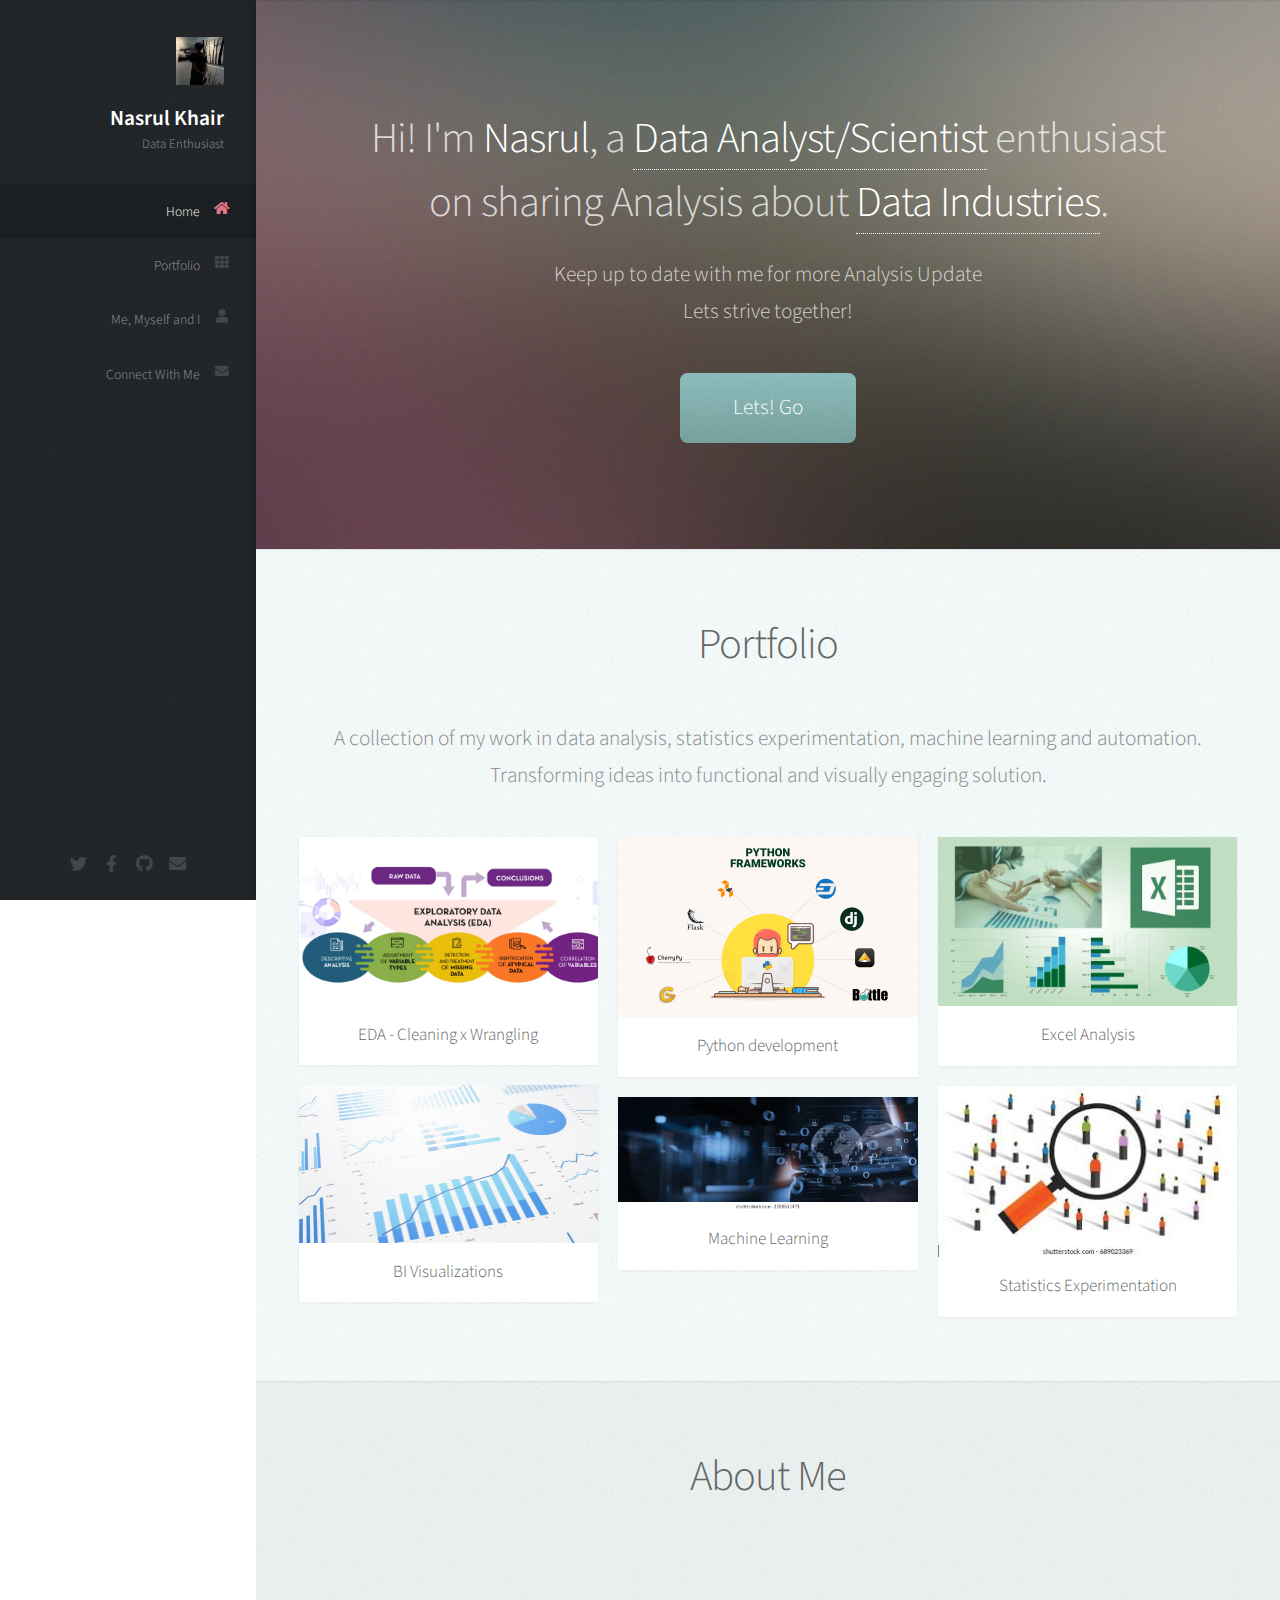
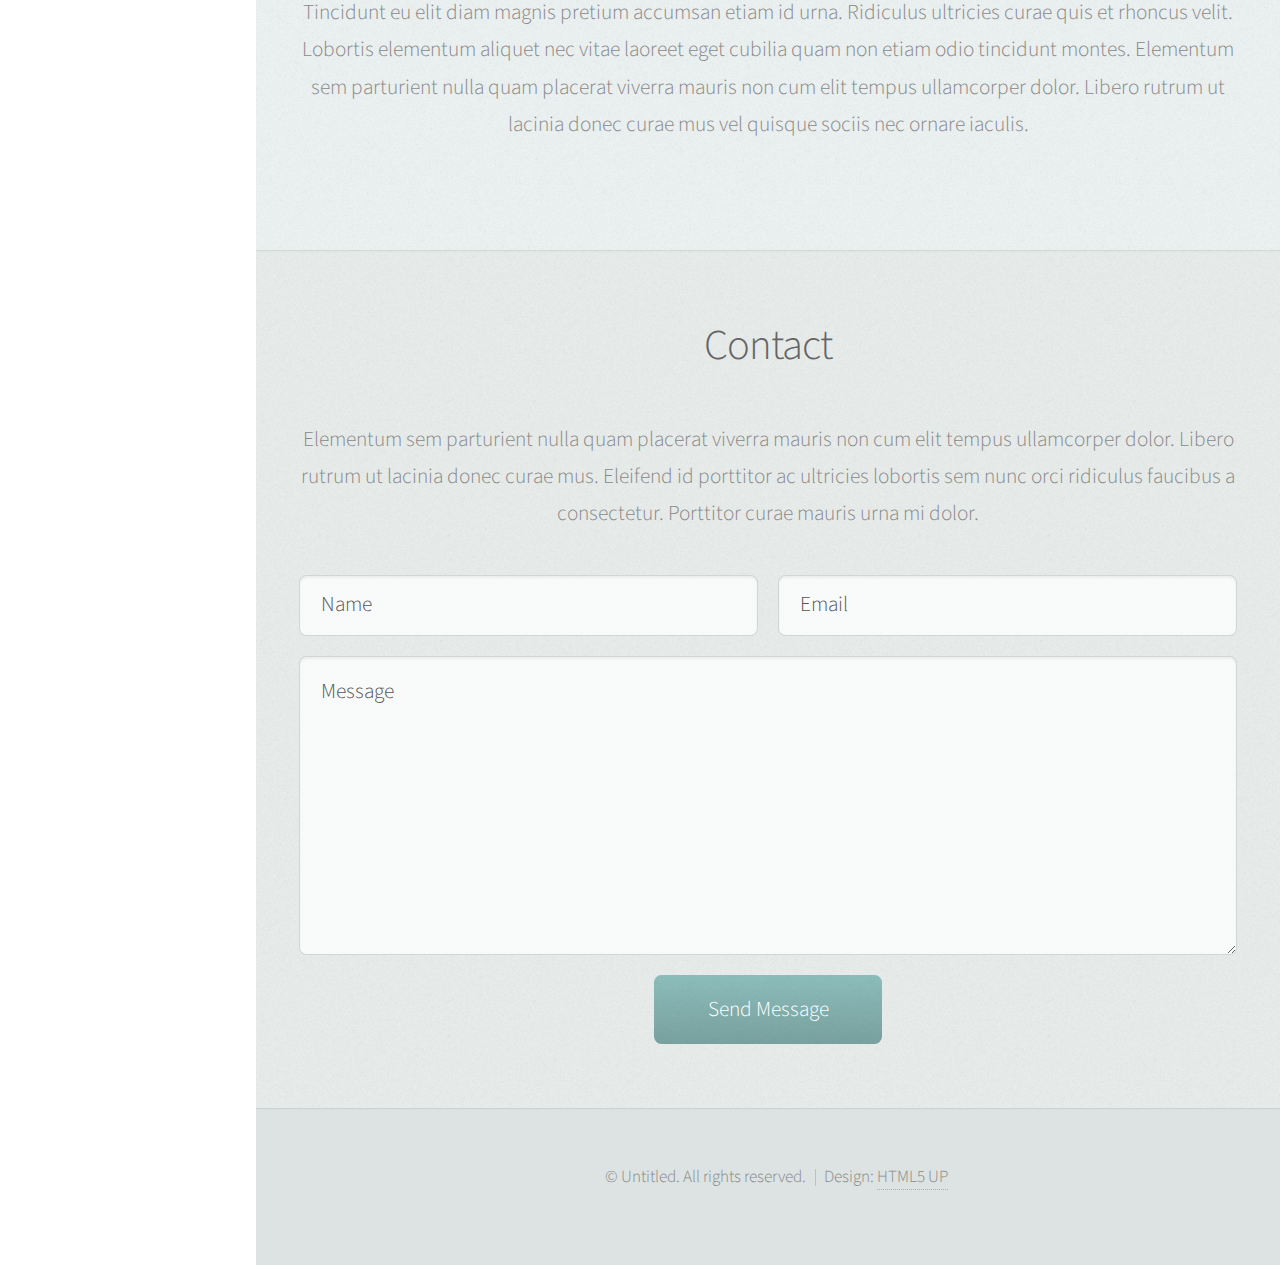
==== commit fd0ce975: "images replacement" ====
--- a/WEBSITE/index.html
+++ b/WEBSITE/index.html
@@ -6,7 +6,7 @@
 -->
 <html>
 	<head>
-		<title>Prologue by HTML5 UP</title>
+		<title>Nasrul Khair</title>
 		<meta charset="utf-8" />
 		<meta name="viewport" content="width=device-width, initial-scale=1, user-scalable=no" />
 		<link rel="stylesheet" href="assets/css/main.css" />
@@ -20,18 +20,18 @@
 
 					<!-- Logo -->
 						<div id="logo">
-							<span class="image avatar48"><img src="images/avatar.jpg" alt="" /></span>
-							<h1 id="title">Jane Doe</h1>
-							<p>Hyperspace Engineer</p>
+							<span class="image avatar48"><img src="images/pic1.jpg" alt="" /></span>
+							<h1 id="title">Nasrul Khair</h1>
+							<p>Data Enthusiast</p>
 						</div>
 
 					<!-- Nav -->
 						<nav id="nav">
 							<ul>
-								<li><a href="#top" id="top-link"><span class="icon solid fa-home">Intro</span></a></li>
+								<li><a href="#top" id="top-link"><span class="icon solid fa-home">Home</span></a></li>
 								<li><a href="#portfolio" id="portfolio-link"><span class="icon solid fa-th">Portfolio</span></a></li>
-								<li><a href="#about" id="about-link"><span class="icon solid fa-user">About Me</span></a></li>
-								<li><a href="#contact" id="contact-link"><span class="icon solid fa-envelope">Contact</span></a></li>
+								<li><a href="#about" id="about-link"><span class="icon solid fa-user">Me, Myself and I</span></a></li>
+								<li><a href="#contact" id="contact-link"><span class="icon solid fa-envelope">Connect With Me</span></a></li>
 							</ul>
 						</nav>
 
@@ -44,7 +44,6 @@
 							<li><a href="#" class="icon brands fa-twitter"><span class="label">Twitter</span></a></li>
 							<li><a href="#" class="icon brands fa-facebook-f"><span class="label">Facebook</span></a></li>
 							<li><a href="#" class="icon brands fa-github"><span class="label">Github</span></a></li>
-							<li><a href="#" class="icon brands fa-dribbble"><span class="label">Dribbble</span></a></li>
 							<li><a href="#" class="icon solid fa-envelope"><span class="label">Email</span></a></li>
 						</ul>
 
@@ -60,14 +59,14 @@
 						<div class="container">
 
 							<header>
-								<h2 class="alt">Hi! I'm <strong>Prologue</strong>, a <a href="http://html5up.net/license">free</a> responsive<br />
-								site template designed by <a href="http://html5up.net">HTML5 UP</a>.</h2>
-								<p>Ligula scelerisque justo sem accumsan diam quis<br />
-								vitae natoque dictum sollicitudin elementum.</p>
+								<h2 class="alt">Hi! I'm <strong>Nasrul</strong>, a <a href="http://html5up.net/license">Data Analyst/Scientist</a> enthusiast<br />
+								on sharing Analysis about <a href="http://html5up.net">Data Industries</a>.</h2>
+								<p>Keep up to date with me for more Analysis Update<br />
+								Lets strive together!</p>
 							</header>
 
 							<footer>
-								<a href="#portfolio" class="button scrolly">Magna Aliquam</a>
+								<a href="#portfolio" class="button scrolly">Lets! Go</a>
 							</footer>
 
 						</div>
@@ -81,23 +80,21 @@
 								<h2>Portfolio</h2>
 							</header>
 
-							<p>Vitae natoque dictum etiam semper magnis enim feugiat convallis convallis
-							egestas rhoncus ridiculus in quis risus amet curabitur tempor orci penatibus.
-							Tellus erat mauris ipsum fermentum etiam vivamus eget. Nunc nibh morbi quis
-							fusce hendrerit lacus ridiculus.</p>
+							<p>A collection of my work in data analysis, statistics experimentation, machine learning and automation.
+							Transforming ideas into functional and visually engaging solution.</p>
 
 							<div class="row">
 								<div class="col-4 col-12-mobile">
 									<article class="item">
 										<a href="#" class="image fit"><img src="images/pic02.jpg" alt="" /></a>
 										<header>
-											<h3>Ipsum Feugiat</h3>
+											<h3>EDA - Cleaning x Wrangling</h3>
 										</header>
 									</article>
 									<article class="item">
 										<a href="#" class="image fit"><img src="images/pic03.jpg" alt="" /></a>
 										<header>
-											<h3>Rhoncus Semper</h3>
+											<h3>BI Visualizations</h3>
 										</header>
 									</article>
 								</div>
@@ -105,13 +102,13 @@
 									<article class="item">
 										<a href="#" class="image fit"><img src="images/pic04.jpg" alt="" /></a>
 										<header>
-											<h3>Magna Nullam</h3>
+											<h3>Python development</h3>
 										</header>
 									</article>
 									<article class="item">
 										<a href="#" class="image fit"><img src="images/pic05.jpg" alt="" /></a>
 										<header>
-											<h3>Natoque Vitae</h3>
+											<h3>Machine Learning</h3>
 										</header>
 									</article>
 								</div>
@@ -119,13 +116,13 @@
 									<article class="item">
 										<a href="#" class="image fit"><img src="images/pic06.jpg" alt="" /></a>
 										<header>
-											<h3>Dolor Penatibus</h3>
+											<h3>Excel Analysis</h3>
 										</header>
 									</article>
 									<article class="item">
 										<a href="#" class="image fit"><img src="images/pic07.jpg" alt="" /></a>
 										<header>
-											<h3>Orci Convallis</h3>
+											<h3>Statistics Experimentation</h3>
 										</header>
 									</article>
 								</div>
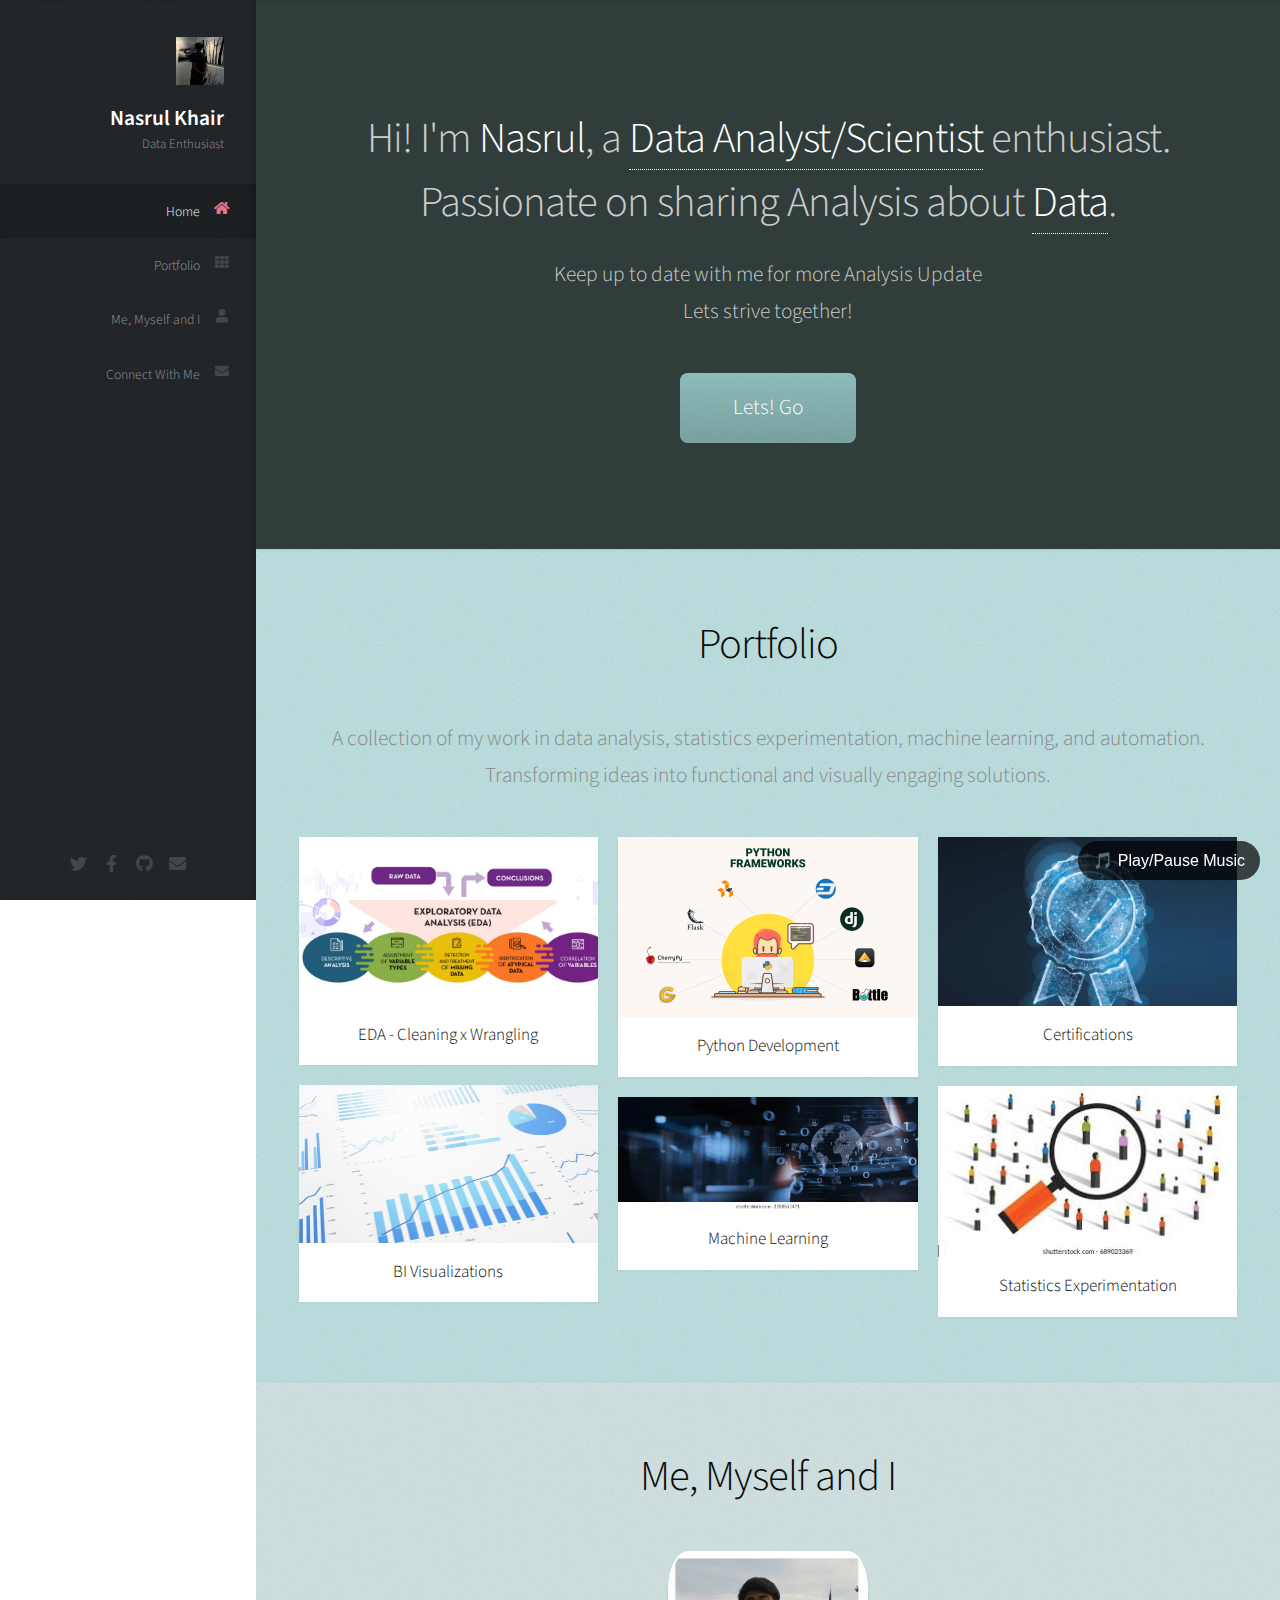
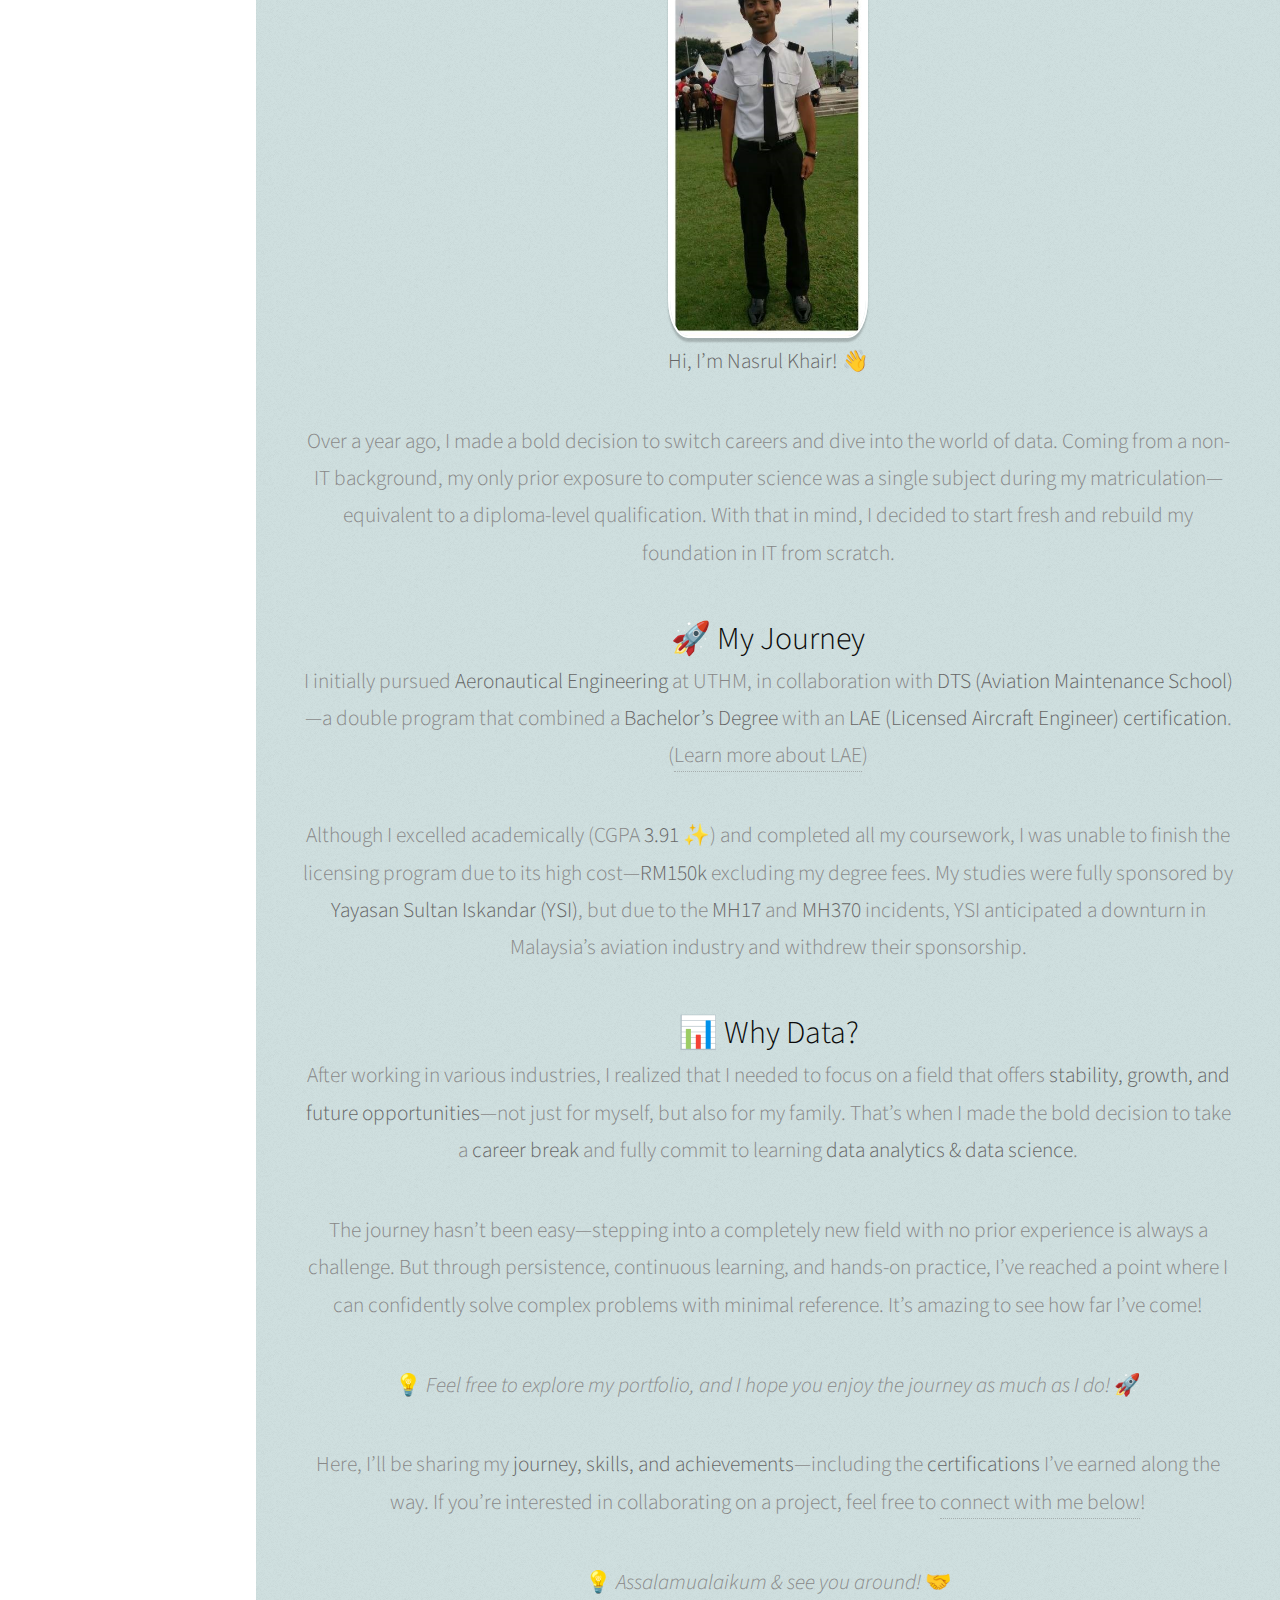
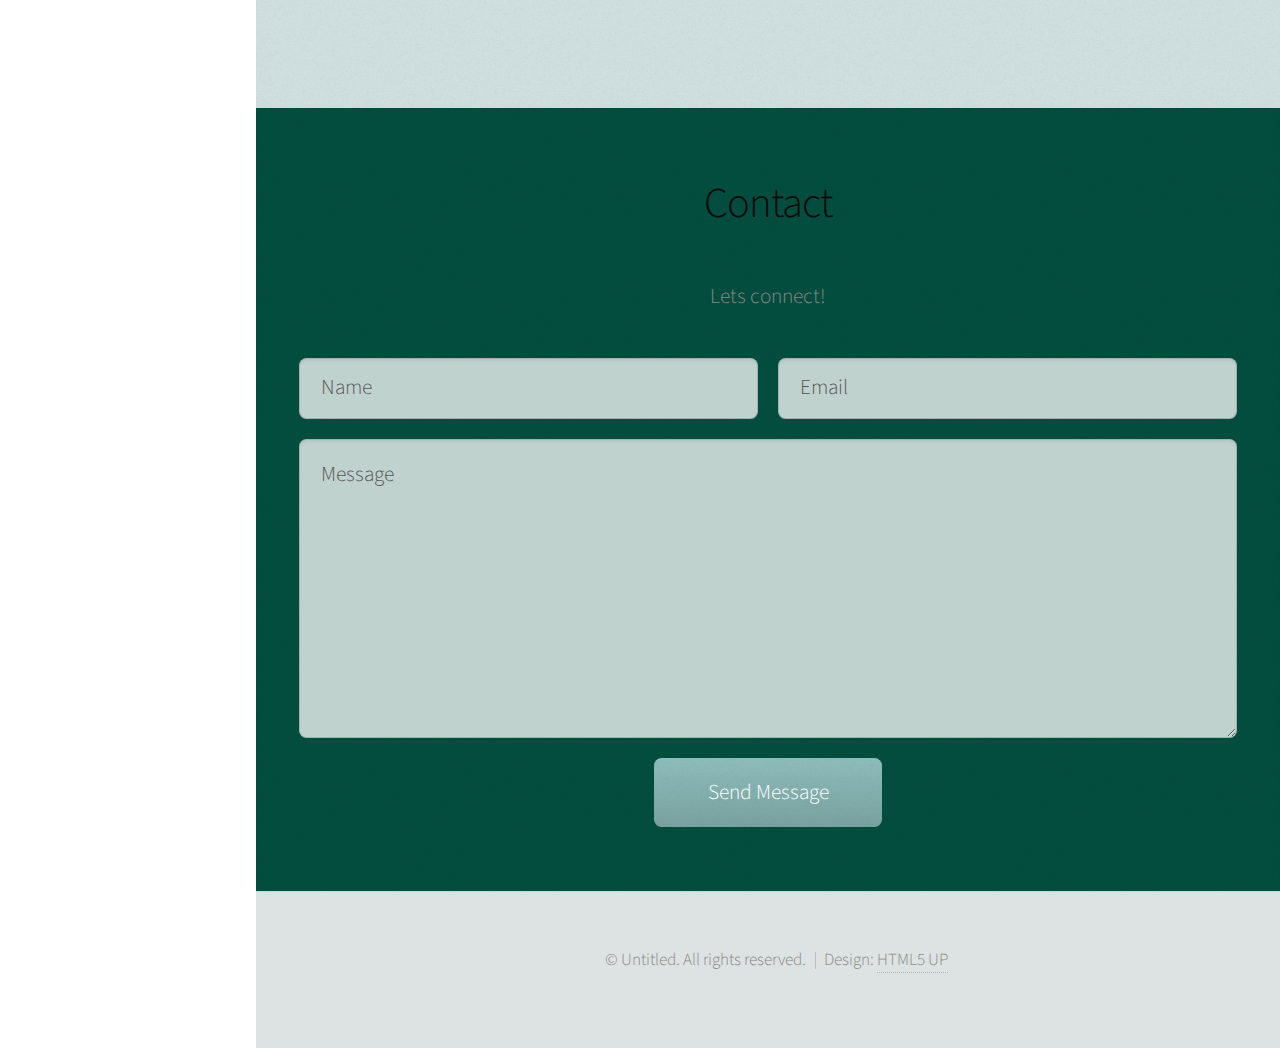
==== commit 2c9e823d: "Initial commit" ====
--- a/WEBSITE/index.html
+++ b/WEBSITE/index.html
@@ -10,6 +10,20 @@
 		<meta charset="utf-8" />
 		<meta name="viewport" content="width=device-width, initial-scale=1, user-scalable=no" />
 		<link rel="stylesheet" href="assets/css/main.css" />
+		<style>
+			#music-control {
+				position: fixed;
+				bottom: 20px;
+				right: 20px;
+				background: rgba(0, 0, 0, 0.7);
+				color: white;
+				border: none;
+				padding: 10px 15px;
+				border-radius: 50px;
+				cursor: pointer;
+				font-size: 16px;
+			}
+		</style>
 	</head>
 	<body class="is-preload">
 
@@ -59,8 +73,8 @@
 						<div class="container">
 
 							<header>
-								<h2 class="alt">Hi! I'm <strong>Nasrul</strong>, a <a href="http://html5up.net/license">Data Analyst/Scientist</a> enthusiast<br />
-								on sharing Analysis about <a href="http://html5up.net">Data Industries</a>.</h2>
+								<h2 class="alt">Hi! I'm <strong>Nasrul</strong>, a <a href="http://html5up.net/license">Data Analyst/Scientist</a> enthusiast.<br />
+								Passionate on sharing Analysis about <a href="http://html5up.net">Data</a>.</h2>
 								<p>Keep up to date with me for more Analysis Update<br />
 								Lets strive together!</p>
 							</header>
@@ -72,84 +86,147 @@
 						</div>
 					</section>
 
-				<!-- Portfolio -->
-					<section id="portfolio" class="two">
-						<div class="container">
-
-							<header>
-								<h2>Portfolio</h2>
-							</header>
-
-							<p>A collection of my work in data analysis, statistics experimentation, machine learning and automation.
-							Transforming ideas into functional and visually engaging solution.</p>
-
-							<div class="row">
-								<div class="col-4 col-12-mobile">
-									<article class="item">
-										<a href="#" class="image fit"><img src="images/pic02.jpg" alt="" /></a>
-										<header>
-											<h3>EDA - Cleaning x Wrangling</h3>
-										</header>
-									</article>
-									<article class="item">
-										<a href="#" class="image fit"><img src="images/pic03.jpg" alt="" /></a>
-										<header>
-											<h3>BI Visualizations</h3>
-										</header>
-									</article>
-								</div>
-								<div class="col-4 col-12-mobile">
-									<article class="item">
-										<a href="#" class="image fit"><img src="images/pic04.jpg" alt="" /></a>
-										<header>
-											<h3>Python development</h3>
-										</header>
-									</article>
-									<article class="item">
-										<a href="#" class="image fit"><img src="images/pic05.jpg" alt="" /></a>
-										<header>
-											<h3>Machine Learning</h3>
-										</header>
-									</article>
-								</div>
-								<div class="col-4 col-12-mobile">
-									<article class="item">
-										<a href="#" class="image fit"><img src="images/pic06.jpg" alt="" /></a>
-										<header>
-											<h3>Excel Analysis</h3>
-										</header>
-									</article>
-									<article class="item">
-										<a href="#" class="image fit"><img src="images/pic07.jpg" alt="" /></a>
-										<header>
-											<h3>Statistics Experimentation</h3>
-										</header>
-									</article>
-								</div>
-							</div>
-
-						</div>
-					</section>
-
-				<!-- About Me -->
-					<section id="about" class="three">
-						<div class="container">
-
-							<header>
-								<h2>About Me</h2>
-							</header>
-
-							<a href="#" class="image featured"><img src="images/pic08.jpg" alt="" /></a>
-
-							<p>Tincidunt eu elit diam magnis pretium accumsan etiam id urna. Ridiculus
-							ultricies curae quis et rhoncus velit. Lobortis elementum aliquet nec vitae
-							laoreet eget cubilia quam non etiam odio tincidunt montes. Elementum sem
-							parturient nulla quam placerat viverra mauris non cum elit tempus ullamcorper
-							dolor. Libero rutrum ut lacinia donec curae mus vel quisque sociis nec
-							ornare iaculis.</p>
-
-						</div>
-					</section>
+			<!-- Portfolio -->
+			<section id="portfolio" class="two">
+				<div class="container">
+
+					<header>
+						<h2>Portfolio</h2>
+					</header>
+
+					<p>A collection of my work in data analysis, statistics experimentation, machine learning, and automation.
+						Transforming ideas into functional and visually engaging solutions.</p>
+
+					<div class="row">
+						<div class="col-4 col-12-mobile">
+							<article class="item">
+								<a href="https://github.com/nasrulkhair" target="_blank" class="image fit">
+									<img src="images/pic02.jpg" alt="" />
+								</a>
+								<header>
+									<h3>EDA - Cleaning x Wrangling</h3>
+								</header>
+							</article>
+							<article class="item">
+								<a href="https://github.com/nasrulkhair" target="_blank" class="image fit">
+									<img src="images/pic03.jpg" alt="" />
+								</a>
+								<header>
+									<h3>BI Visualizations</h3>
+								</header>
+							</article>
+						</div>
+						<div class="col-4 col-12-mobile">
+							<article class="item">
+								<a href="https://github.com/nasrulkhair" target="_blank" class="image fit">
+									<img src="images/pic04.jpg" alt="" />
+								</a>
+								<header>
+									<h3>Python Development</h3>
+								</header>
+							</article>
+							<article class="item">
+								<a href="https://github.com/nasrulkhair" target="_blank" class="image fit">
+									<img src="images/pic05.jpg" alt="" />
+								</a>
+								<header>
+									<h3>Machine Learning</h3>
+								</header>
+							</article>
+						</div>
+						<div class="col-4 col-12-mobile">
+							<article class="item">
+								<a href="https://github.com/nasrulkhair/My-Certificates" target="_blank" class="image fit">
+									<img src="images/pic06.jpg" alt="" />
+								</a>
+								<header>
+									<h3>Certifications</h3>
+								</header>
+							</article>
+							<article class="item">
+								<a href="https://github.com/nasrulkhair" target="_blank" class="image fit">
+									<img src="images/pic07.jpg" alt="" />
+								</a>
+								<header>
+									<h3>Statistics Experimentation</h3>
+								</header>
+							</article>
+						</div>
+					</div>
+
+				</div>
+			</section>
+		<!-- About Me -->
+		<head>
+			<style>
+				.profile-container {
+					display: flex;
+					justify-content: center;
+					align-items: center;
+					margin-bottom: 5px;
+				}
+		
+				.profile-pic {
+					width: 50%;
+					max-width: 200px;
+					border-radius: 10%;
+					object-fit: cover;
+					border: 2.5px solid #fff;
+					box-shadow: 0px 4px 2px rgba(0, 0, 0, 0.2);
+					transition: transform 0.3s ease-in-out;
+				}
+		
+				.profile-pic:hover {
+					transform: scale(2.1);
+				}
+			</style>
+		</head>
+		
+		<section id="about" class="three">
+			<div class="container">
+				
+				<header>
+					<h2>Me, Myself and I</h2>
+				</header>
+
+				<!-- Profile Picture with Animation -->
+				<div class="profile-container">
+					<img src="images/profile-pic.jpg" alt="Nasrul Khair" class="profile-pic">
+				</div>
+
+				<!-- About Me Content with Animation -->
+				<div class="about-content">
+					<p><strong>Hi, I’m Nasrul Khair! 👋</strong></p>
+					<p>Over a year ago, I made a bold decision to switch careers and dive into the world of data. 
+					Coming from a non-IT background, my only prior exposure to computer science was a single subject 
+					during my matriculation—equivalent to a diploma-level qualification. With that in mind, I decided 
+					to start fresh and rebuild my foundation in IT from scratch.</p>
+
+					<h3>🚀 My Journey</h3>
+					<p>I initially pursued <strong>Aeronautical Engineering</strong> at UTHM, in collaboration with <strong>DTS (Aviation Maintenance School)</strong>—a double program that combined a <strong>Bachelor’s Degree</strong> with an <strong>LAE (Licensed Aircraft Engineer) certification</strong>. 
+					(<a href="#" class="highlight-link">Learn more about LAE</a>)</p>
+
+					<p>Although I excelled academically (CGPA <strong>3.91</strong> ✨) and completed all my coursework, I was unable to finish the licensing program due to 
+					its high cost—<strong>RM150k</strong> excluding my degree fees. My studies were fully sponsored by <strong>Yayasan Sultan Iskandar (YSI)</strong>, but due to the <strong>MH17</strong> and <strong>MH370</strong> incidents, YSI anticipated a downturn in Malaysia’s aviation industry and withdrew their sponsorship.</p>
+
+					<h3>📊 Why Data?</h3>
+					<p>After working in various industries, I realized that I needed to focus on a field that offers <strong>stability, growth, and future opportunities</strong>—not just for myself, but also for my family. That’s when I made the bold decision to take a <strong>career break</strong> and fully commit to learning <strong>data analytics & data science</strong>.</p>
+					
+					<p>The journey hasn’t been easy—stepping into a completely new field with no prior experience is always a challenge. 
+					But through persistence, continuous learning, and hands-on practice, I’ve reached a point where I can confidently solve complex problems with minimal reference. 
+					It’s amazing to see how far I’ve come!</p>
+					
+					<p>💡 <em>Feel free to explore my portfolio, and I hope you enjoy the journey as much as I do!</em> 🚀</p>
+					
+
+					<p>Here, I’ll be sharing my <strong>journey, skills, and achievements</strong>—including the <strong>certifications</strong> I’ve earned along the way. 
+					If you’re interested in collaborating on a project, feel free to <a href="#contact" class="highlight-link">connect with me below</a>!</p>
+
+					<p class="closing-text">💡 <em>Assalamualaikum & see you around!</em> 🤝</p>
+				</div>
+			</div>
+		</section>
+
 
 				<!-- Contact -->
 					<section id="contact" class="four">
@@ -159,10 +236,7 @@
 								<h2>Contact</h2>
 							</header>
 
-							<p>Elementum sem parturient nulla quam placerat viverra
-							mauris non cum elit tempus ullamcorper dolor. Libero rutrum ut lacinia
-							donec curae mus. Eleifend id porttitor ac ultricies lobortis sem nunc
-							orci ridiculus faucibus a consectetur. Porttitor curae mauris urna mi dolor.</p>
+							<p>Lets connect!</p>
 
 							<form method="post" action="#">
 								<div class="row">
@@ -200,6 +274,31 @@
 			<script src="assets/js/breakpoints.min.js"></script>
 			<script src="assets/js/util.js"></script>
 			<script src="assets/js/main.js"></script>
-
+		
+				<!-- Background Music -->
+				<audio id="background-music" autoplay loop>
+					<source src="assets/audio/calm-and-gentle.mp3" type="audio/mp3">
+					Your browser does not support the audio element.
+				</audio>
+		
+				<!-- Music Control Button -->
+				<button id="music-control" onclick="toggleMusic()">🎵 Play/Pause Music</button>
+		
+				<script>
+					const music = document.getElementById("background-music");
+					const musicControl = document.getElementById("music-control");
+		
+					function toggleMusic() {
+						if (music.paused) {
+							music.play();
+							musicControl.textContent = "🔊 Pause Music";
+						} else {
+							music.pause();
+							musicControl.textContent = "🎵 Play Music";
+						}
+					}
+				</script>
+
+				<script src="script.js"></script>
 	</body>
 </html>--- a/WEBSITE/assets/css/main.css
+++ b/WEBSITE/assets/css/main.css
@@ -112,7 +112,7 @@
 
 	h1, h2, h3, h4, h5, h6 {
 		font-weight: 300;
-		color: #666;
+		color: #0a0a0a;
 		line-height: 1.5em;
 	}
 
@@ -2247,20 +2247,21 @@
 			}
 
 			#main > section.one {
-				background-color: #81918E;
-				background-image: url("../../images/banner.jpg");
+				background-color: #313d3b;
+				background-image: url("https://www.https://images.unsplash.com/photo-1531297484001-80022131f5a1.com/tutorials/wp-content/uploads/sites/2/2022/04/web-developer-portfolio.png");
+				opacity: 1.0;
 			}
 
 			#main > section.two {
-				background-color: #f5fafa;
+				background-color: #bcdddd;
 			}
 
 			#main > section.three {
-				background-color: #ecf1f1;
+				background-color: #d0e0e0;
 			}
 
 			#main > section.four {
-				background-color: #e8edec;
+				background-color: #044e3f;
 			}
 
 /* Wide */
